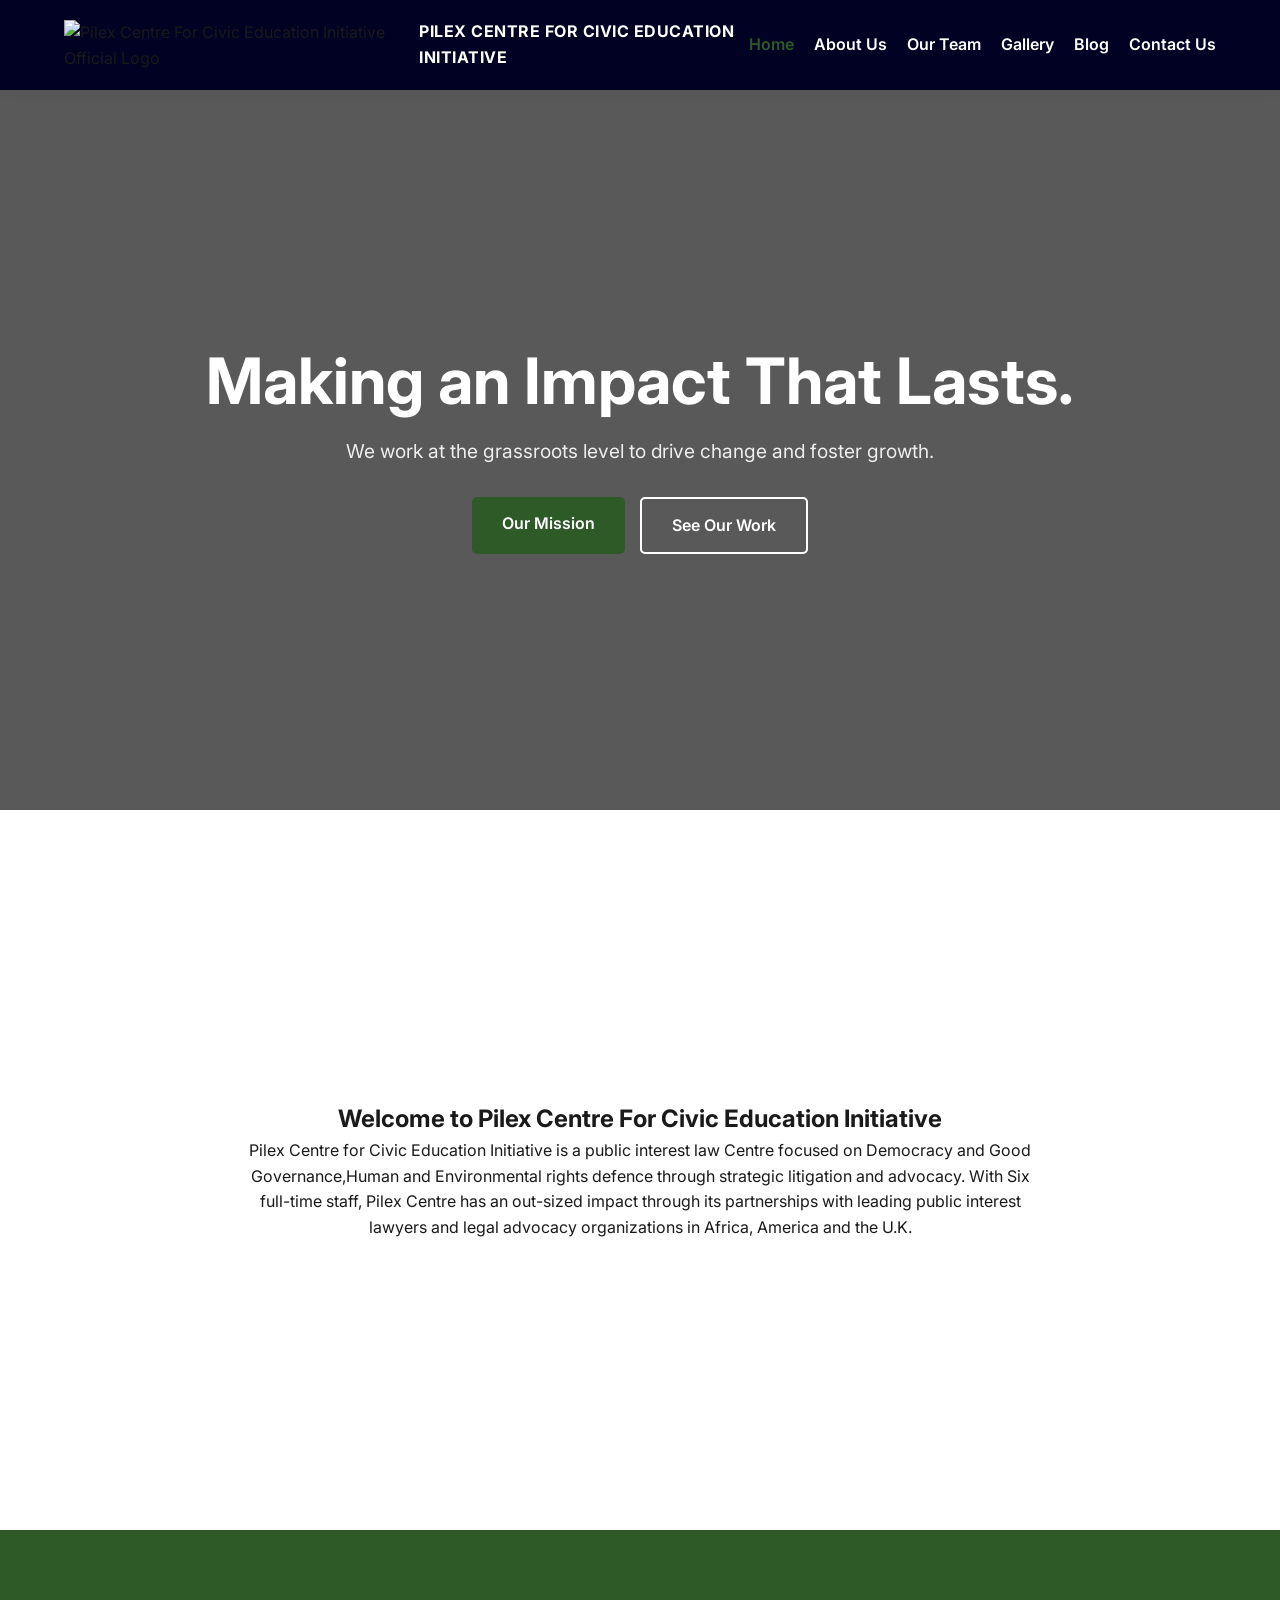
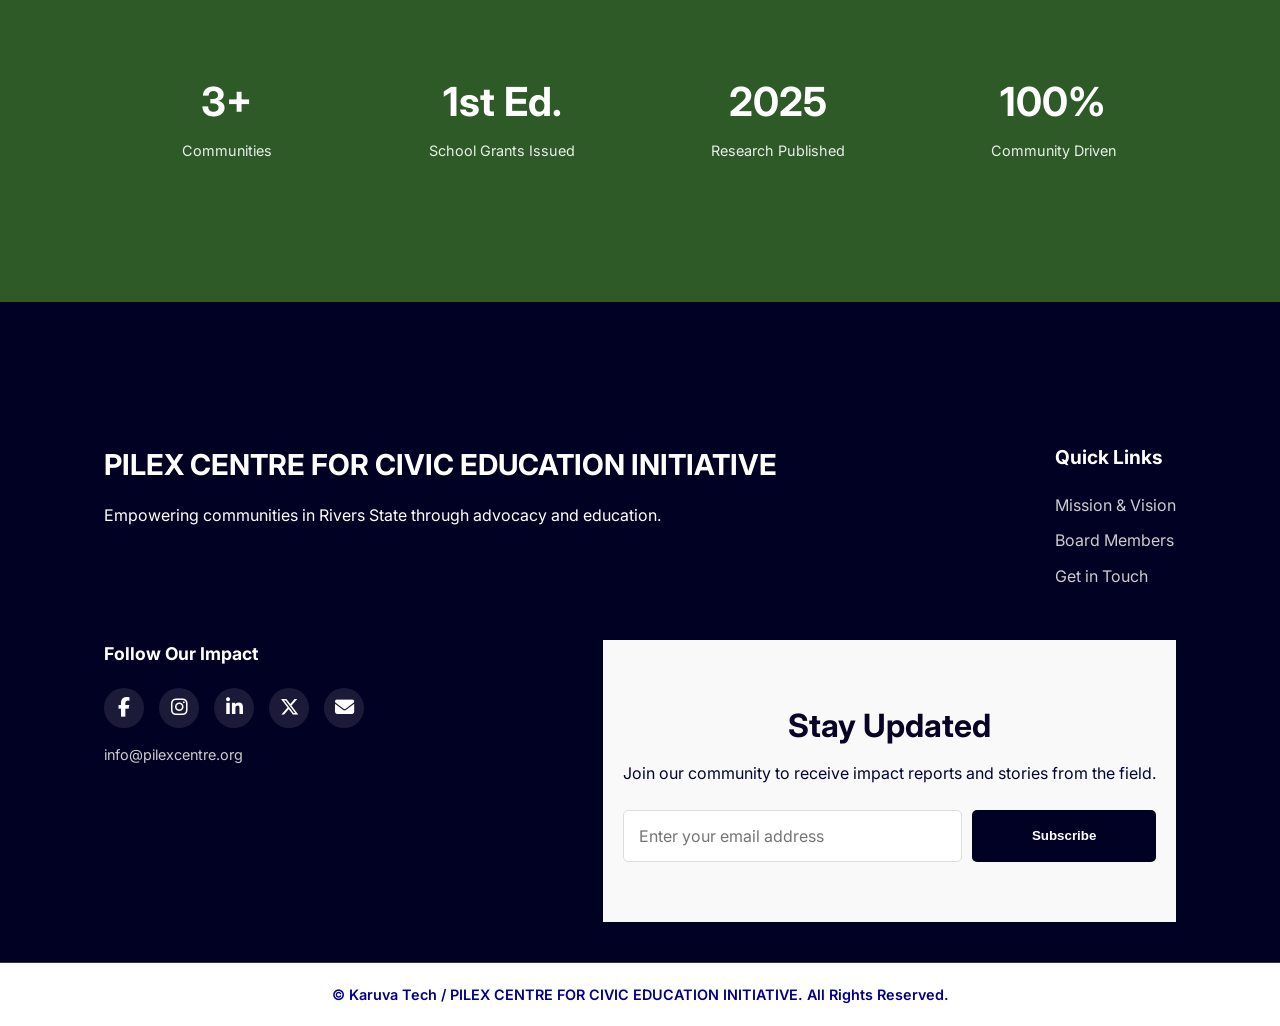
==== index.html @ 9085e741 "Karuva Tech NGO launch" ====
<!DOCTYPE html>
<html lang="en">
<head>
    <meta charset="UTF-8">
    <meta name="viewport" content="width=device-width, initial-scale=1.0">
    
    <title>Pilex Centre For Civic Education Initiative</title>
    <meta name="description" content="Official website of Pilex Centre For Civic Education Initiative. We are dedicated to sustainable community development, education, and health outreach. Learn about our mission and impact.">
    <link rel="icon" type="image/x-icon" href="assets/favicon.ico">

    <link rel="stylesheet" href="css/style.css">
    
    <link href="https://fonts.googleapis.com/css2?family=Inter:wght@400;600;700&display=swap" rel="stylesheet">
    <link rel="stylesheet" href="https://cdnjs.cloudflare.com/ajax/libs/font-awesome/6.5.1/css/all.min.css">
</head>
<body>

    <nav class="navbar">
        <div class="nav-brand">
            <img src="https://res.cloudinary.com/doq4g8g2x/image/upload/f_auto,q_auto/v1777044541/Gallery/ngo-name-logo.png.jpg" alt="Pilex Centre For Civic Education Initiative Official Logo" class="logo-img">
            <span class="brand-name">Pilex Centre For Civic Education Initiative</span>
        </div>

        <ul class="nav-links" id="nav-links">
            <li><a href="index.html" class="active">Home</a></li>
            <li><a href="about.html">About Us</a></li>
            <li><a href="board.html">Our Team</a></li>
            <li><a href="gallery.html">Gallery</a></li>
            <li><a href="blog.html">Blog</a></li>
            <li><a href="contact.html">Contact Us</a></li>
        </ul>

        <div class="burger" id="burger">
            <div class="line1"></div>
            <div class="line2"></div>
            <div class="line3"></div>
        </div>
    </nav>

    <header class="hero">
        <div class="hero-content">
            <h1>Making an Impact That Lasts.</h1>
            <p>We work at the grassroots level to drive change and foster growth.</p>
            <div class="hero-btns">
                <a href="about.html" class="btn btn-primary">Our Mission</a>
                <a href="gallery.html" class="btn btn-outline">See Our Work</a>
            </div>
        </div>
    </header>

    
    <section class="home-intro container">
        <div class="intro-text">
            <h2>Welcome to Pilex Centre For Civic Education Initiative</h2>
            <p>Pilex Centre for Civic Education Initiative is a public interest law Centre focused on Democracy and Good Governance,Human and Environmental rights defence through strategic litigation and advocacy. With Six full-time staff, Pilex Centre has an out-sized impact through its partnerships with leading public interest lawyers and legal advocacy organizations in Africa, America and the U.K.</p>
        </div>
    </section>
    <section class="stats-section">
    <div class="container stats-grid">
        <div class="stat-item">
            <h3>3+</h3>
            <p>Communities</p>
        </div>
        <div class="stat-item">
            <h3>1st Ed.</h3>
            <p>School Grants Issued</p>
        </div>
        <div class="stat-item">
            <h3>2025</h3>
            <p>Research Published</p>
        </div>
        <div class="stat-item">
            <h3>100%</h3>
            <p>Community Driven</p>
        </div>
    </div>
</section>


    <footer class="main-footer">
    <div class="container footer-content">
        <div class="footer-brand">
            <h3>PILEX CENTRE FOR CIVIC EDUCATION INITIATIVE</h3>
            <p>Empowering communities in Rivers State through advocacy and education.</p>
        </div>
        <div class="footer-links">
                <h4>Quick Links</h4>
                <ul>
                    <li><a href="about.html">Mission & Vision</a></li>
                    <li><a href="board.html">Board Members</a></li>
                    <li><a href="contact.html">Get in Touch</a></li>
                </ul>
            </div>

        <div class="footer-socials">
            <h4>Follow Our Impact</h4>
            <div class="social-icons">
                <a href="https://www.facebook.com/share/18tHVUzUPd/" target="_blank" rel="noopener noreferrer" aria-label="Facebook">
                    <i class="fab fa-facebook-f"></i>
                </a>
                <a href="https://www.instagram.com/pilexcentre?igsh=MWxkZ2VlbGd5YjZtMw==" target="_blank" rel="noopener noreferrer" aria-label="Instagram">
                    <i class="fab fa-instagram"></i>
                </a>
                <a href="https://www.linkedin.com/company/pilex-centre-for-civic-education-initiative/" target="_blank" rel="noopener noreferrer" aria-label="LinkedIn">
                    <i class="fab fa-linkedin-in"></i>
                </a>
                <a href="https://x.com/PilexCentre?t=1IuUBtQcbzTghRcphj2AMw&s=09" target="_blank" rel="noopener noreferrer" aria-label="Twitter/X">
                    <i class="fab fa-x-twitter"></i>
                </a>
                <a href="mailto:pilexcentre2@gmail.com" aria-label="Email">
            <i class="fas fa-envelope"></i>
        </a>
            </div>
            <p class="footer-email">
        <a href="mailto:pilexcentre2@gmail.com">info@pilexcentre.org</a>
    </p>

        </div>
        <section class="newsletter-section">
    <div class="newsletter-container">
        <h2>Stay Updated</h2>
        <p>Join our community to receive impact reports and stories from the field.</p>
        
        <form action="https://formspree.io/f/xvzdelka" method="POST" class="newsletter-form">
            <input type="email" name="email" placeholder="Enter your email address" required>
            <button type="submit" class="btn btn-primary">Subscribe</button>
        </form>
    </div>
</section>
    </div>
    <button id="backToTop" title="Go to top">
    <i class="fas fa-arrow-up"></i>
</button>
    <div class="footer-bottom">
        <p>&copy; Karuva Tech / PILEX CENTRE FOR CIVIC EDUCATION INITIATIVE. All Rights Reserved.</p>
    </div>
</footer>


  <script src="js/main.js"></script>

</body>
</html>
---- css/style.css ----
/* --- 1. GLOBAL STYLES --- */
:root {
    --primary: #2d5a27;      /* NGO Deep Green */
    --primary-light: #4a8c3f;
    --dark: #1a1a1a;
    --light: #f9f9f9;
    --white: #ffffff;
    --darkblue: #010123;
    --transition: all 0.3s ease;
}

* {
    margin: 0;
    padding: 0;
    box-sizing: border-box;
}

body {
    font-family: 'Inter', sans-serif;
    line-height: 1.6;
    color: var(--dark);
    overflow-x: hidden;
}

.container {
    max-width: 1200px;
    margin: 0 auto;
    padding: 0 5%;
}

/* --- 2. NAVBAR (Logo & Name) --- */
.navbar {
    display: flex;
    justify-content: space-between;
    align-items: center;
    padding: 0 5%;
    min-height: 90px;
    background: var(--darkblue);
    box-shadow: 0 2px 15px rgba(0,0,0,0.05);
    position: sticky;
    top: 0;
    z-index: 1000;
}

.nav-brand {
    display: flex;
    align-items: center;
    gap: 15px;
}

.logo-img {
    height: 50px;
    width: auto;
}

.brand-name {
    font-size: 1rem;
    font-weight: 700;
    color: var(--white);
    text-transform: uppercase;
    letter-spacing: 0.5px;
}

.nav-links {
    display: flex;
    list-style: none;
    gap: 20px;          
    align-items: center; 
    flex-wrap: nowrap;  
    
}

.nav-links li {
    white-space: nowrap;
}

.nav-links li a {
    text-decoration: none;
    color: var(--white);
    font-weight: 600;
    font-size: 1rem;  
    transition: var(--transition);
}

.nav-links li a:hover, .nav-links li a.active {
    color: var(--primary);
}

/* --- 3. HERO SECTION --- */
.hero {
    height: 80vh;
    /* This background uses your Cloudinary link from the HTML hero section */
    background: linear-gradient(rgba(0, 0, 0, 0.65), rgba(0, 0, 0, 0.65)), 
                url('https://res.cloudinary.com/doq4g8g2x/image/upload/f_auto,q_auto/v1777044515/Gallery/pilex-centre.jpg');
    background-size: cover;
    background-position: center;
    display: flex;
    justify-content: center;
    align-items: center;
    text-align: center;
    color: var(--white);
    padding: 0 20px;
}

.hero-content h1 {
    font-size: clamp(2.5rem, 5vw, 4rem); /* Responsive font size */
    margin-bottom: 20px;
    line-height: 1.1;
}

.hero-content p {
    font-size: 1.2rem;
    max-width: 700px;
    margin: 0 auto 30px;
    opacity: 0.9;
}

.hero-btns {
    display: flex;
    gap: 15px;
    justify-content: center;
    
}

.btn {
    padding: 14px 30px;
    text-decoration: none;
    font-weight: 600;
    border-radius: 5px;
    transition: var(--transition);
}

.btn-primary {
    background: var(--primary);
    color: var(--white);
}

.btn-primary:hover {
    background: var(--primary-light);
    transform: translateY(-2px);
}

.btn-outline {
    border: 2px solid var(--white);
    color: var(--white);
}

.btn-outline:hover {
    background: var(--white);
    color: var(--dark);
}

/* --- HERO / INTRO SECTION --- */
.home-intro {
    /* Ensure the section can grow with the text */
    min-height: 80vh; 
    height: auto; 
    
    /* Standard padding to give the text breathing room */
    padding: 100px 20px; 
    
    /* Center the content vertically and horizontally */
    display: flex;
    align-items: center;
    justify-content: center;
    text-align: center;
    
    /* Ensure it pushes the next section down */
    position: relative; 
    overflow: visible; 
}

.intro-text {
    max-width: 800px;
    width: 100%;
}

@media screen and (max-width: 768px) {
    /* 1. Make the parent container flexible */
    .home-intro {
        height: auto;           /* Removes any fixed height like 100vh */
        min-height: 100vh;      /* Ensures it still fills the screen if content is short */
        padding: 120px 20px 60px; /* Adds space at the top for navbar and bottom for breathing room */
        display: flex;
        flex-direction: column;
        justify-content: center;
        align-items: center;
    }

    /* 2. Fix the content width */
    .hero-content {
        width: 100%;
        text-align: center;     /* Centers the text for a better mobile look */
        padding: 0;
        margin: 0;
    }

    /* 3. Scale down the heading so it doesn't push everything down */
    .hero-content h1 {
        font-size: 2rem;        /* Smaller font for mobile */
        line-height: 1.2;
        margin-bottom: 20px;
    }

    /* 4. Fix the buttons */
    .hero-btns {
        display: flex;
        flex-direction: column; /* Stacks 'Our Mission' and 'See Our Work' */
        gap: 15px;
        width: 100%;
        align-items: center;
        margin-top: 30px;
    }

    .hero-btns .btn {
        width: 100%;            /* Buttons become full-width for easy tapping */
        max-width: 280px;       /* Keeps buttons from looking too wide */
        padding: 5px;
    }
}

/* --- 4. SECTIONS & GRIDS --- */
.container {
    padding-top: 80px;
    padding-bottom: 80px;
}

.section-title {
    text-align: center;
    margin-bottom: 50px;
    font-size: 2.2rem;
    position: relative;
}

.section-title::after {
    content: '';
    display: block;
    width: 60px;
    height: 4px;
    background: var(--primary);
    margin: 15px auto 0;
}

.grid {
    display: grid;
    grid-template-columns: repeat(auto-fit, minmax(300px, 1fr));
    gap: 30px;
}

.card {
    background: var(--light);
    border-radius: 12px;
    overflow: hidden;
    box-shadow: 0 5px 15px rgba(0,0,0,0.05);
    transition: var(--transition);
}

.card:hover {
    transform: translateY(-10px);
}

.card img {
    width: 100%;
    height: 250px;
    object-fit: cover;
}

.card-info {
    padding: 25px;
}

.read-more {
    display: inline-block;
    margin-top: 15px;
    color: var(--primary);
    text-decoration: none;
    font-weight: 700;
}


/* Special Grid for 2 Directors */
.directors-grid {
    display: grid;
    grid-template-columns: repeat(auto-fit, minmax(300px, 450px)); /* Limits size */
    justify-content: center; /* Centers the two cards */
    gap: 40px;
}
.card-info .bio{
    margin-top: 15px;
    font-size: 0.9rem;
    color: var(--white);
    line-height: 1.6;
}
.card-info h3 {
    font-size: 1.4rem;
    margin-bottom: 10px;
    color: var(--white);
}
.card-info {
     background: var(--darkblue);
}
.staff-item {
    background: var(--darkblue);
    padding: 30px 20px;
    border-radius: 12px;
    text-align: center;
    box-shadow: 0 4px 15px rgba(0,0,0,0.05);
    transition: var(--transition);
}

.staff-item:hover {
    transform: translateY(-5px);
}

.staff-photo {
    width: 100px;
    height: 100px;
    margin: 0 auto 15px; /* Centers the circle and adds space below */
    overflow: hidden;
    border-radius: 50%; /* Makes it a circle */
    border: 3px solid var(--primary); /* A nice ring around the photo */
}

.staff-photo img {
    width: 100%;
    height: 100%;
    object-fit: cover; /* Ensures the face isn't stretched */
}

.staff-item h4 {
    margin-bottom: 5px;
    font-size: 1.1rem;
    color: var(--white);
}

.staff-item p {
    color: var(--white);
    font-weight: 600;
    font-size: 0.85rem;
    text-transform: uppercase;
}
.staff-item .bio{
    margin-top: 15px;
    font-size: 0.9rem;
    color: var(--white);
    line-height: 1.6;
}
/* --- 5. FOOTER --- */
.main-footer {
    background: rgb(1, 1, 35);
    color: var(--white);
    padding-top: 60px;
}

.footer-content {
    display: flex;
    flex-wrap: wrap;
    justify-content: space-between;
    gap: 40px;
    padding-bottom: 40px;
}

.footer-brand h3 {
    font-size: 1.8rem;
    margin-bottom: 15px;
    color: var(--white);
}

.footer-links h4 {
    margin-bottom: 20px;
    font-size: 1.2rem;
}

.footer-links ul {
    list-style: none;
}

.footer-links ul li {
    margin-bottom: 10px;
}

.footer-links ul li a {
    color: #ccc;
    text-decoration: none;
    transition: var(--transition);
}

.footer-links ul li a:hover {
    color: var(--white);
    padding-left: 5px;
}

.footer-bottom {
    background: white;
    text-align: center;
    padding: 20px 0;
    font-size: 0.9rem;
    font-weight: 600;
    color: darkblue;
    border-top: 1px solid #333;
}

/* --- 6. MOBILE MENU --- */
.burger {
    display: none;
    cursor: pointer;
}

.burger div {
    width: 25px;
    height: 3px;
    background-color: var(--dark);
    margin: 5px;
    transition: var(--transition);
}

@media screen and (max-width: 768px) {
    .nav-links {
        display: none; /* We'll handle the toggle with JS later */
    }
    .burger {
        display: block;
    }
    .hero-btns {
        flex-direction: column;
    }
}



/* --- GALLERY SECTION REFINEMENT --- */
.gallery-section {
    padding: 60px 0;
}

.gallery-grid {
    display: flex;
    flex-direction: column;
    gap: 60px; /* Space between the project cards */
}

.gallery-card {
    display: flex;
    background: var(--white);
    border-radius: 12px;
    overflow: hidden;
    box-shadow: 0 10px 25px rgba(0,0,0,0.06);
    border: 1px solid #eee;
    /* This ensures the card doesn't get infinitely tall */
    max-height: 500px; 
}

/* Image Side */
.gallery-img {
    flex: 1.2; /* Takes up a bit more than half the card */
    overflow: hidden;
}

.gallery-img img {
    width: 100%;
    height: 100%;
    object-fit: cover; /* This is key: it crops the photo to fit the space without stretching */
    display: block;
}

/* Content Side */
.gallery-content {
    flex: 0.8; /* Takes up slightly less than half */
    padding: 40px;
    display: flex;
    flex-direction: column;
    justify-content: center;
    background: var(--white);
}

.gallery-content .category {
    font-size: 0.75rem;
    color: var(--primary);
    font-weight: 700;
    text-transform: uppercase;
    margin-bottom: 10px;
    letter-spacing: 1.5px;
}

.gallery-content h3 {
    font-size: 1.6rem;
    margin-bottom: 12px;
    line-height: 1.3;
    color: var(--dark);
}

.gallery-content .date {
    font-size: 0.85rem;
    color: #999;
    margin-bottom: 20px;
}

.gallery-content .description {
    font-size: 1rem;
    color: #555;
    line-height: 1.7;
    /* Limits text so it doesn't push the card too long */
    display: -webkit-box;
    -webkit-line-clamp: 5;
    line-clamp: 5;
    -webkit-box-orient: vertical;
    overflow: hidden;
}

/* --- RESPONSIVE FIXES --- */

/* Alternating images: Left-Right-Left (Desktop only) */
@media screen and (min-width: 901px) {
    .gallery-card:nth-child(even) {
        flex-direction: row-reverse;
    }
}

/* Mobile View: Stack them vertically */
@media screen and (max-width: 900px) {
    .gallery-card {
        flex-direction: column;
        max-height: none; /* Let the card grow as needed on mobile */
    }

    .gallery-img {
        height: 250px; /* Fixed height for photos on mobile */
        width: 100%;
    }
    
    .gallery-content {
        padding: 30px 20px;
    }
}

/* Blog Page Layout */
.blog-section {
    padding: 80px 0;
}

.blog-grid {
    display: grid;
    grid-template-columns: repeat(auto-fit, minmax(300px, 1fr));
    gap: 30px;
}

.blog-card {
    background: var(--white);
    border-radius: 10px;
    overflow: hidden;
    box-shadow: 0 4px 15px rgba(0,0,0,0.05);
    display: flex;
    flex-direction: column;
    height: 100%;
}

.blog-image {
    height: 200px;
    width: 100%;
}

.blog-image img {
    width: 100%;
    height: 100%;
    object-fit: cover;
}

.blog-info {
    padding: 25px;
    display: flex;
    flex-direction: column;
    flex-grow: 1;
}

.blog-tag {
    background: var(--light);
    color: var(--primary);
    padding: 4px 12px;
    border-radius: 20px;
    font-size: 0.75rem;
    font-weight: 700;
    width: fit-content;
    margin-bottom: 15px;
}

.blog-info h3 {
    font-size: 1.3rem;
    margin-bottom: 10px;
    line-height: 1.4;
}

.blog-meta {
    font-size: 0.8rem;
    color: #999;
    margin-bottom: 15px;
}

.blog-excerpt {
    font-size: 0.95rem;
    color: #666;
    margin-bottom: 20px;
}

.blog-info .read-more {
    margin-top: auto; /* Pushes the button to the bottom of the card */
    font-size: 0.9rem;
    color: var(--primary);
    text-decoration: none;
    font-weight: 700;
}

/* Single Post Styling */
.single-post {
    max-width: 800px; /* Narrower for better readability */
    margin: 40px auto;
    padding: 0 20px;
}

.back-link {
    display: inline-block;
    margin-bottom: 20px;
    color: var(--primary);
    text-decoration: none;
    font-weight: 600;
}

.post-header h1 {
    font-size: 2.5rem;
    line-height: 1.2;
    margin-bottom: 15px;
    color: var(--dark);
}

.post-meta {
    color: #888;
    font-size: 0.9rem;
    margin-bottom: 30px;
}

.post-featured-image {
    width: 100%;
    margin-bottom: 40px;
}

.post-featured-image img {
    width: 100%;
    border-radius: 10px;
    display: block;
}

.post-body p {
    font-size: 1.1rem;
    line-height: 1.8;
    margin-bottom: 25px;
    color: #444;
}

.post-body h2 {
    margin: 40px 0 20px;
    color: var(--dark);
}

/* Blockquote for community voices */
blockquote {
    border-left: 5px solid var(--primary);
    padding: 20px 30px;
    background: var(--light);
    margin: 40px 0;
    font-style: italic;
    font-size: 1.2rem;
}

blockquote span {
    display: block;
    margin-top: 10px;
    font-style: normal;
    font-weight: 700;
    font-size: 0.9rem;
}

/* --- FOOTER SOCIALS --- */
.footer-socials h4 {
    margin-bottom: 20px;
    font-size: 1.1rem;
    color: var(--white);
}

.social-icons {
    display: flex;
    gap: 15px; /* Space between icons */
}

.social-icons a {
    display: flex;
    align-items: center;
    justify-content: center;
    width: 40px;
    height: 40px;
    background: rgba(255, 255, 255, 0.1); /* Subtle circle background */
    color: var(--white);
    border-radius: 50%;
    text-decoration: none;
    transition: var(--transition);
    font-size: 1.2rem;
}

/* Hover Effects with Brand Colors */
.social-icons a:hover {
    transform: translateY(-5px);
    color: var(--white);
}

.social-icons a[aria-label="Facebook"]:hover { background: #1877F2; }
.social-icons a[aria-label="Instagram"]:hover { background: #E4405F; }
.social-icons a[aria-label="LinkedIn"]:hover { background: #0077B5; }
.social-icons a[aria-label="Twitter"]:hover { background: #000000; }

.footer-email {
    margin-top: 15px;
    font-size: 0.9rem;
}

.footer-email a {
    color: #ccc;
    text-decoration: none;
    transition: var(--transition);
}

.footer-email a:hover {
    color: var(--white);
    text-decoration: underline;
}

/* Hover color for the email icon circle */
.social-icons a[aria-label="Email"]:hover {
    background: var(--primary); /* Uses your NGO green on hover */
}

/* --- FOOTER NEWSLETTER --- */
.footer-newsletter {
    flex: 1;
    min-width: 250px;
}

.footer-newsletter h4 {
    margin-bottom: 15px;
    color: var(--white);
}

.footer-newsletter p {
    font-size: 0.9rem;
    color: #ccc;
    margin-bottom: 20px;
    line-height: 1.4;
}

.newsletter-form {
    display: flex;
    gap: 0; /* Joins the input and button */
}

.newsletter-form input {
    flex: 1;
    padding: 12px 15px;
    border: none;
    border-radius: 5px 0 0 5px; /* Rounded only on the left */
    outline: none;
    font-family: 'Inter', sans-serif;
}

.newsletter-btn {
    background: var(--primary);
    color: var(--white);
    padding: 0 20px;
    border: none;
    border-radius: 0 5px 5px 0; /* Rounded only on the right */
    cursor: pointer;
    transition: var(--transition);
}

.newsletter-btn:hover {
    background: var(--primary-light);
}

/* Responsive adjustment for small screens */
@media screen and (max-width: 600px) {
    .footer-content {
        flex-direction: column;
        gap: 40px;
    }
}

/* --- RESEARCH SECTION --- */
.research-section {
    background: #f4f7f6; /* A slightly different light gray to separate it from the blog */
    padding: 80px 0;
}

.research-header {
    text-align: center;
    margin-bottom: 50px;
}

.report-highlight-card {
    background: var(--white);
    display: flex;
    align-items: center;
    padding: 40px;
    border-radius: 15px;
    box-shadow: 0 15px 35px rgba(0,0,0,0.05);
    border-left: 6px solid var(--primary); /* Identifies it as a primary resource */
    gap: 40px;
}

.report-icon {
    font-size: 5rem;
    color: #e74c3c; /* Classic PDF Red */
}

.report-tag {
    display: inline-block;
    background: rgba(45, 90, 39, 0.1);
    color: var(--primary);
    padding: 5px 12px;
    font-size: 0.75rem;
    font-weight: 700;
    border-radius: 4px;
    margin-bottom: 10px;
}

.report-details h3 {
    font-size: 1.8rem;
    margin-bottom: 15px;
    color: var(--dark);
}

.report-details p {
    color: #666;
    margin-bottom: 25px;
    line-height: 1.6;
}

/* Action Buttons */
.report-actions {
    display: flex;
    gap: 15px;
    flex-wrap: wrap;
}

.btn-download {
    background: var(--primary);
    color: var(--white);
    padding: 12px 25px;
    border-radius: 5px;
    text-decoration: none;
    font-weight: 700;
    transition: var(--transition);
}

.btn-download:hover {
    background: var(--primary-light);
    transform: translateY(-2px);
}

.btn-view {
    border: 2px solid #ccc;
    color: #555;
    padding: 10px 25px;
    border-radius: 5px;
    text-decoration: none;
    font-weight: 600;
    transition: var(--transition);
}

.btn-view:hover {
    background: #eee;
}

/* Responsive for Research Card */
@media screen and (max-width: 768px) {
    .report-highlight-card {
        flex-direction: column;
        text-align: center;
        padding: 30px;
    }
    .report-actions {
        justify-content: center;
    }
}
@media screen and (max-width: 768px) {
    /* ... (your existing mobile styles) ... */

    .report-details p {
        margin-bottom: 30px; /* Increased space below the description */
    }
    .report-details {
        display: flex;
        flex-direction: column; /* Stack buttons so they fit on small screens */
        gap: 15px;
        align-items: center;
    }

    .report-actions {
        display: flex;
        flex-direction: column; 
        gap: 15px;             
        margin-top: 20px;       
        width: 100%;
    }

    .btn-download, .btn-view {
        display: inline-block !important; /* Force it to show */
        width: 80%; /* Make it easy to tap with a thumb */
        padding: 15px;
        text-align: center;
        /* display: block;
        width: 100%;           
        padding: 15px;          */
    }
}

/* --- CONTACT PAGE STYLES --- */
.contact-section {
    padding: 80px 0;
}

.contact-wrapper {
    display: flex;
    background: var(--white);
    border-radius: 15px;
    overflow: hidden;
    box-shadow: 0 20px 40px rgba(0,0,0,0.1);
}

.contact-info {
    flex: 1;
    background: var(--primary); /* Using your brand green */
    color: var(--white);
    padding: 60px;
    display: flex;
    flex-direction: column;
    justify-content: space-between;
}

.contact-info h2 {
    font-size: 2rem;
    margin-bottom: 20px;
}

.info-links {
    margin: 40px 0;
}

.info-item {
    display: flex;
    align-items: center;
    gap: 20px;
    margin-bottom: 25px;
}

.info-item i {
    font-size: 1.2rem;
}

.contact-form-container {
    flex: 1.5;
    padding: 60px;
}

.form-group {
    margin-bottom: 20px;
}

.form-group label {
    display: block;
    font-weight: 700;
    margin-bottom: 8px;
    font-size: 0.9rem;
}

.form-group input, 
.form-group select, 
.form-group textarea {
    width: 100%;
    padding: 12px;
    border: 1px solid #ddd;
    border-radius: 5px;
    font-family: inherit;
    outline: none;
}

.btn-submit {
    background: var(--primary);
    color: white;
    padding: 15px 30px;
    border: none;
    border-radius: 5px;
    font-weight: 700;
    cursor: pointer;
    width: 100%;
    transition: var(--transition);
}

.btn-submit:hover {
    background: var(--primary-light);
}

/* --- MOBILE VIEW --- */
@media screen and (max-width: 900px) {
    .contact-wrapper {
        flex-direction: column;
    }
    
    .contact-info, .contact-form-container {
        padding: 40px 20px;
    }
}

/* --- IMPACT STATS --- */
.stats-section {
    background: var(--primary);
    color: var(--white);
    padding: 60px 0;
    text-align: center;
}

.stats-grid {
    display: grid;
    grid-template-columns: repeat(auto-fit, minmax(200px, 1fr));
    gap: 30px;
}

.stat-item h3 {
    font-size: 2.5rem;
    margin-bottom: 5px;
}

.stat-item p {
    font-size: 0.9rem;
    opacity: 0.9;
}

/* --- HOME BLOG PREVIEW --- */
.home-blog-preview {
    padding: 80px 0;
}

.section-header {
    display: flex;
    justify-content: space-between;
    align-items: center;
    margin-bottom: 40px;
}

.view-all {
    color: var(--primary);
    text-decoration: none;
    font-weight: 700;
}

.home-blog-grid {
    display: grid;
    grid-template-columns: repeat(auto-fit, minmax(350px, 1fr));
    gap: 30px;
}

.mini-blog-card {
    display: flex;
    gap: 20px;
    background: #fdfdfd;
    border: 1px solid #eee;
    border-radius: 10px;
    padding: 15px;
    transition: var(--transition);
}

.mini-blog-card:hover {
    transform: translateY(-5px);
    box-shadow: 0 10px 20px rgba(0,0,0,0.05);
}

.mini-img {
    flex: 0.4;
    height: 120px;
}

.mini-img img {
    width: 100%;
    height: 100%;
    object-fit: cover;
    border-radius: 8px;
}

.mini-content {
    flex: 0.6;
}

.mini-content .tag {
    font-size: 0.7rem;
    color: var(--primary);
    font-weight: 700;
    text-transform: uppercase;
}

.mini-content h3 {
    font-size: 1.1rem;
    margin: 5px 0;
}

.mini-content p {
    font-size: 0.85rem;
    color: #666;
    margin-bottom: 10px;
}

/* Mobile Fix for Mini Cards */
@media screen and (max-width: 500px) {
    .mini-blog-card {
        flex-direction: column;
    }
    .mini-img {
        height: 180px;
        width: 100%;
    }
}


/* This class is added by JavaScript when you click the burger */
.nav-active {
    transform: translateX(0%); /* Pulls it back onto the screen */
}

/* Fix for the burger visibility */
.burger {
    display: none;
    cursor: pointer;
    z-index: 1001; /* Keeps burger above the menu */
}

.burger div {
    width: 25px;
    height: 3px;
    background-color: var(--white); /* Or whatever color your lines are */
    margin: 5px;
    transition: all 0.3s ease;
}
.toggle .line1 {
    transform: rotate(-45deg) translate(-5px, 6px);
}
.toggle .line2 {
    opacity: 0;
}
.toggle .line3 {
    transform: rotate(45deg) translate(-5px, -6px);
}
@media screen and (max-width: 768px) {
    .burger {
        display: block; /* Shows the burger only on small screens */
    }

}
@media screen and (max-width: 768px) {
    .nav-links {
        position: fixed;
        right: 0px;
        top: 8vh;
        height: 92vh;
        width: 60%; /* Or whatever width you want */
        background-color: var(--darkblue);
        display: flex;
        flex-direction: column;
        align-items: center;
        
        /* The "Hidden" State */
        transform: translateX(100%); 
        transition: transform 0.5s ease-in;
        z-index: 1000;
    }

    /* The "Visible" State */
    .nav-links.nav-active {
        transform: translateX(0%);
    }
}

.newsletter-section {
    background-color: #f9f9f9;
    padding: 60px 20px;
    text-align: center;
}

.newsletter-container {
    max-width: 600px;
    margin: 0 auto;
}

.newsletter-container h2 {
    font-size: 2rem;
    margin-bottom: 10px;
    color: #080227;
}
.newsletter-container p {
    font-size: 1rem;
    color: #030436;
    margin-bottom: 20px;
    line-height: 1.5;
}

.newsletter-form {
    display: flex;
    gap: 10px;
    margin-top: 25px;
}

.newsletter-form input {
    flex: 2;
    padding: 15px;
    border: 1px solid #ddd;
    border-radius: 5px;
    font-size: 1rem;
    outline: none;
}

.newsletter-form button {
    flex: 1;
    padding: 15px;
    background-color: var(--darkblue); /* Use your NGO's brand color */
    color: white;
    border: none;
    border-radius: 5px;
    cursor: pointer;
    font-weight: bold;
    transition: 0.3s;
}

/* Mobile View for the Form */
@media screen and (max-width: 600px) {
    .newsletter-form {
        flex-direction: column; /* Stacks input and button on mobile */
    }
    
    .newsletter-container h2 {
        font-size: 1.6rem;
    }
}


#backToTop {
    display: none; /* Hidden by default */
    position: fixed;
    bottom: 30px;
    right: 30px;
    z-index: 99;
    border: none;
    outline: none;
    background-color: var(--darkblue); /* Your NGO brand color */
    color: white;
    cursor: pointer;
    padding: 10px;
    border-radius: 30%;
    font-size: 18px;
    transition: opacity 0.3s, transform 0.3s;
    box-shadow: 0px 4px 10px rgba(0, 0, 0, 0.2);
}

#backToTop:hover {
    transform: scale(1.1); /* Slight grow effect */
    background-color: #333; /* Darker shade on hover */
}
html {
    scroll-behavior: smooth;
}
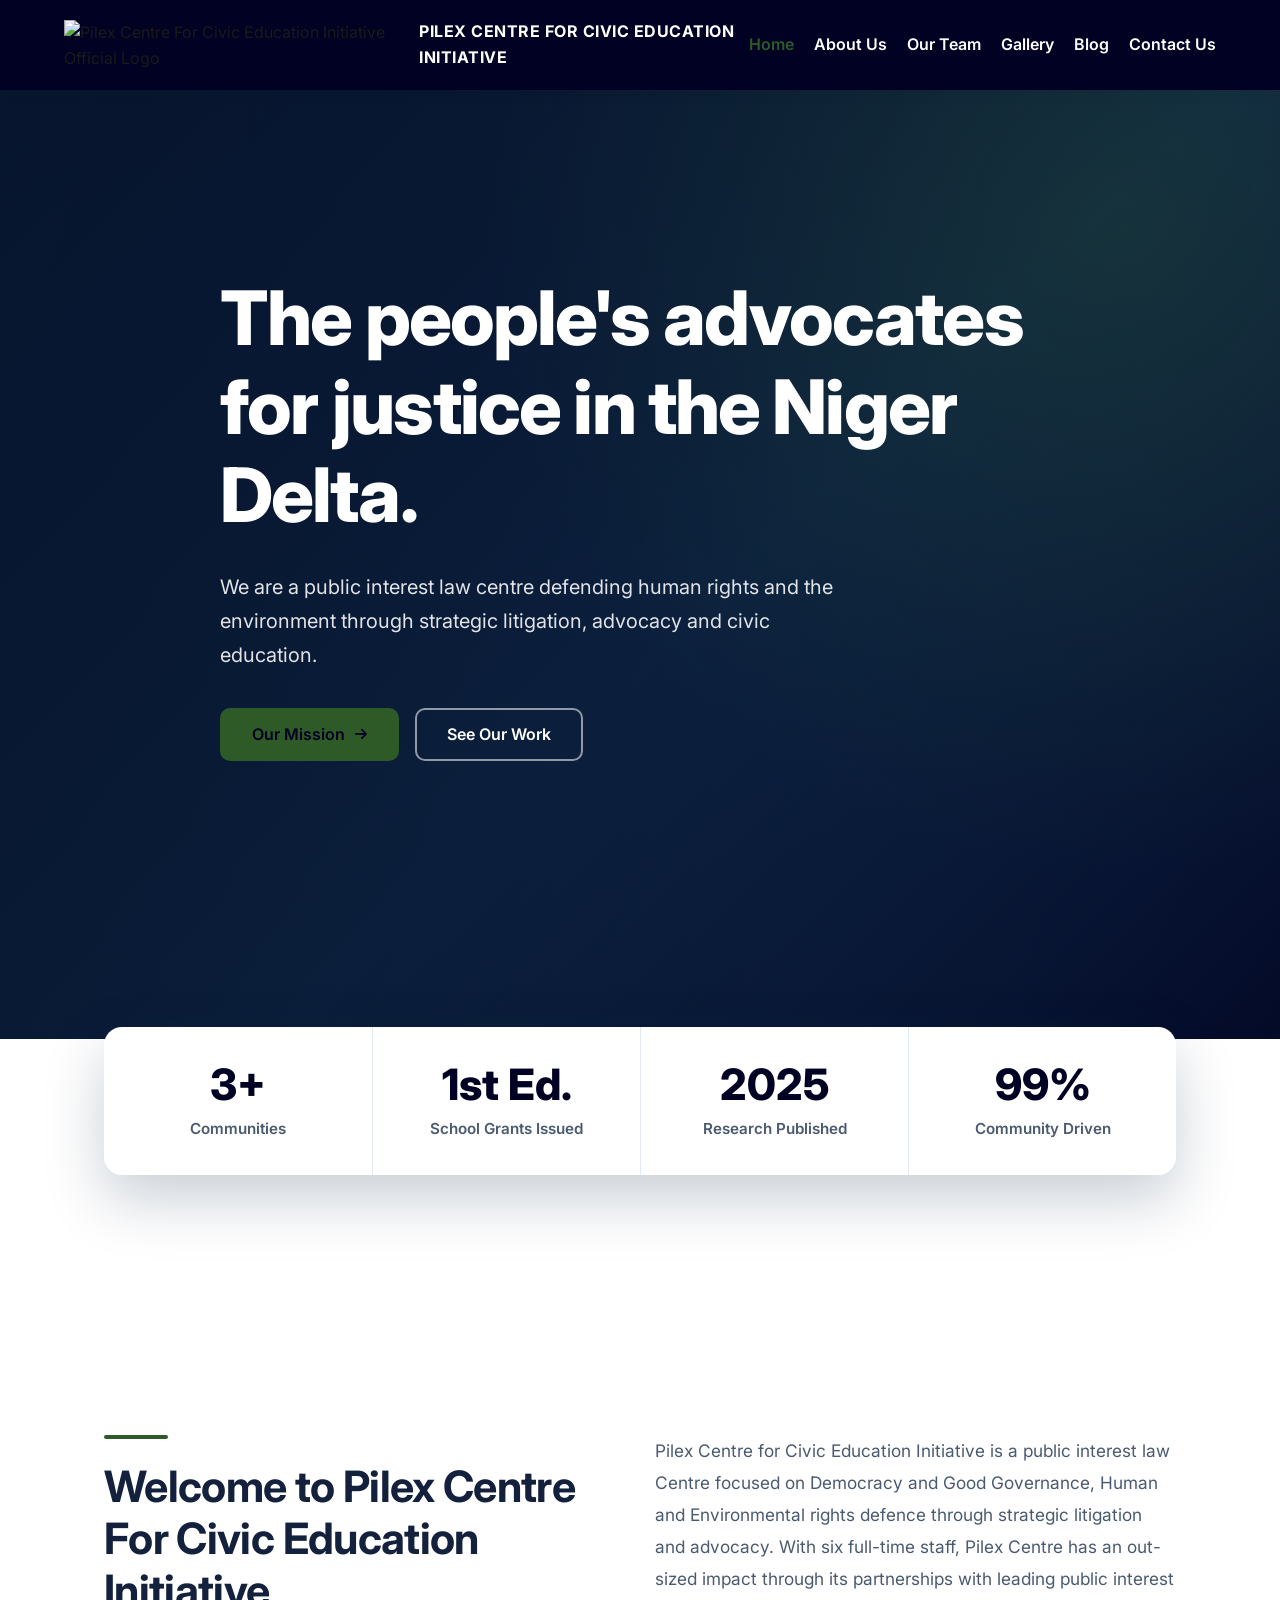
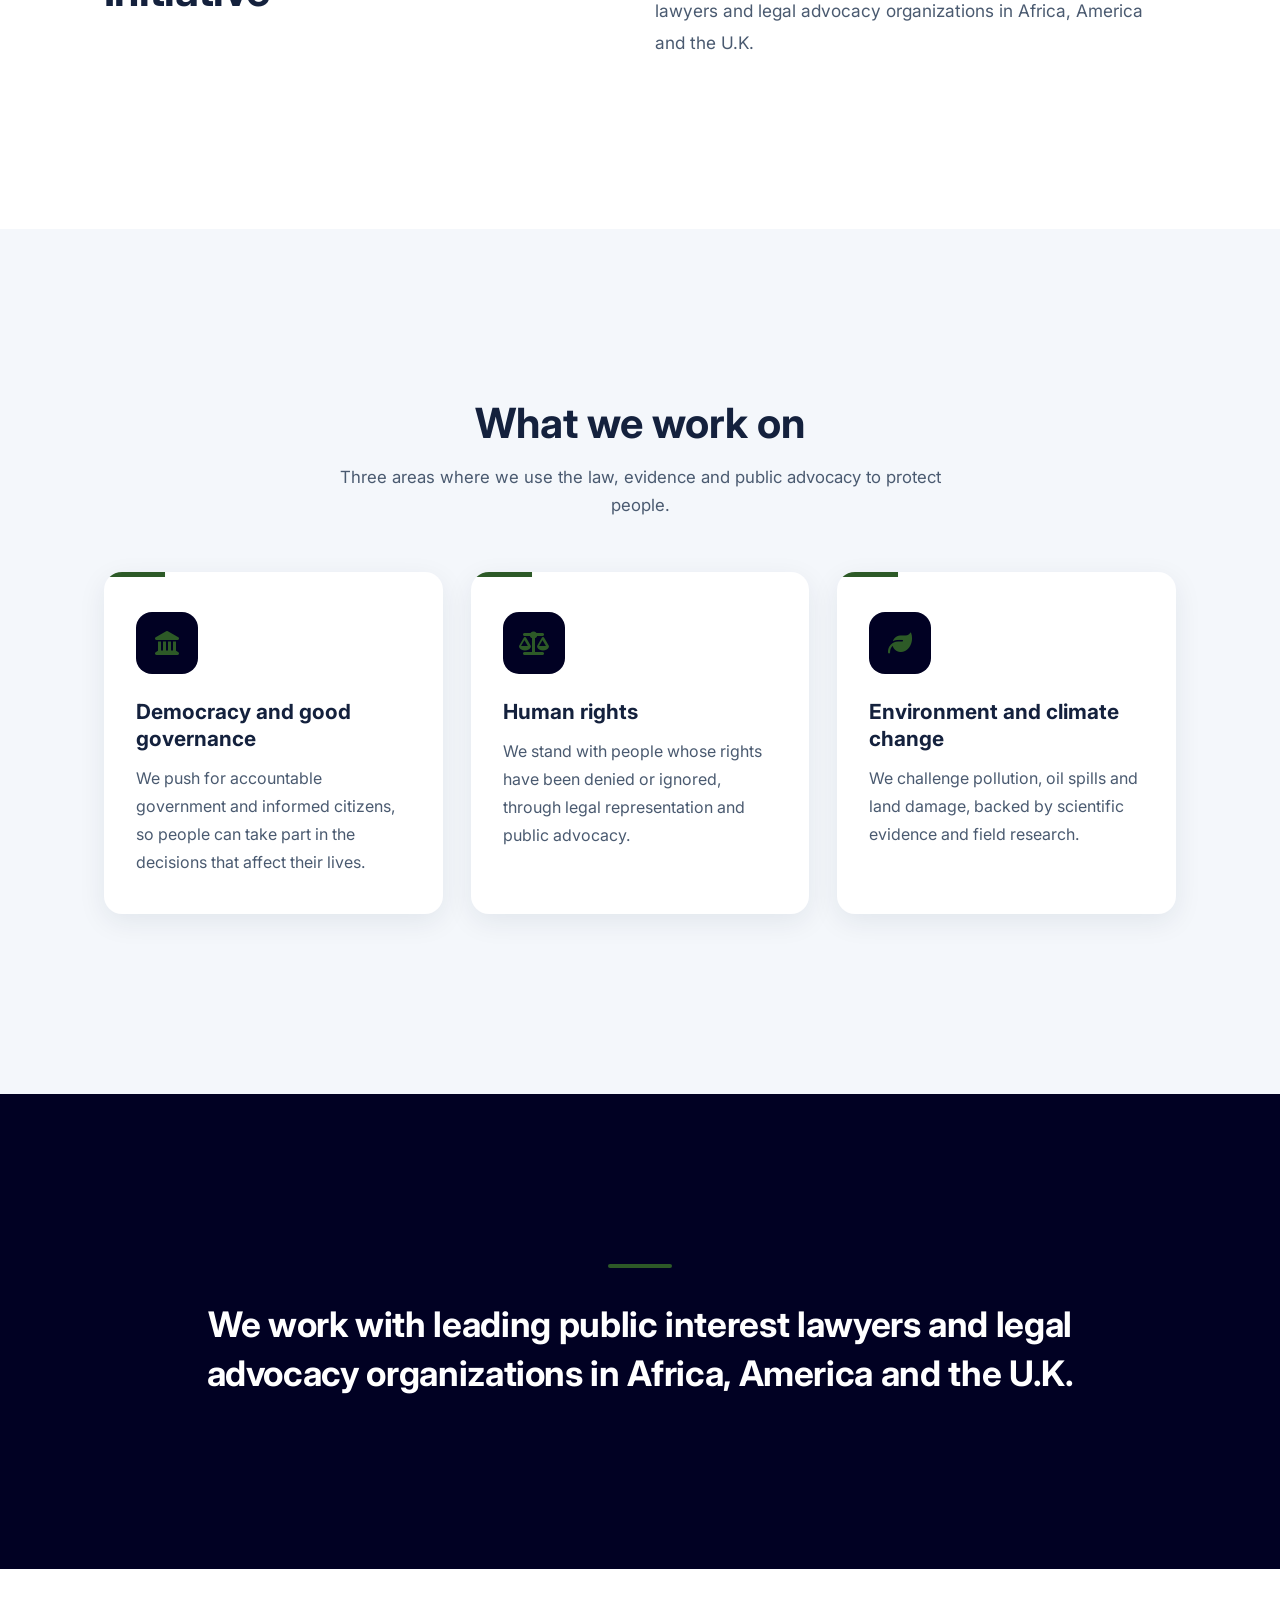
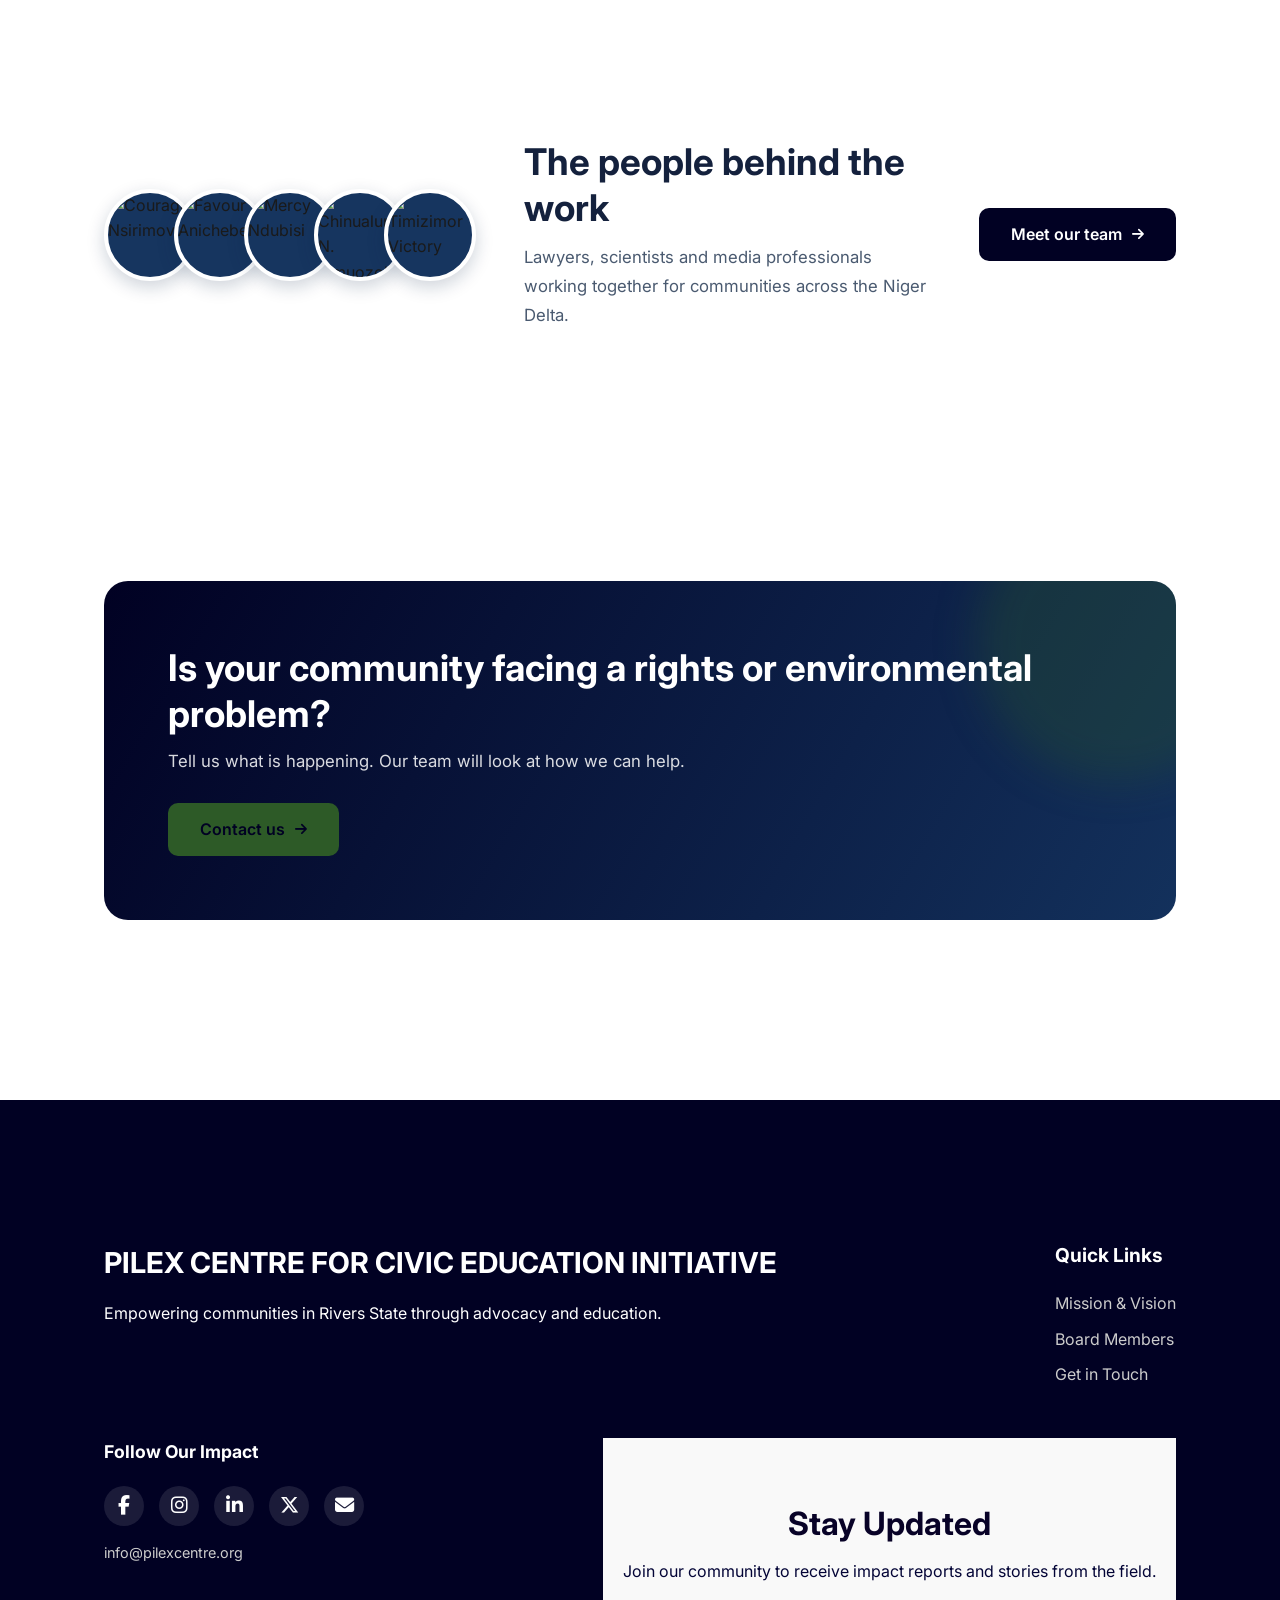
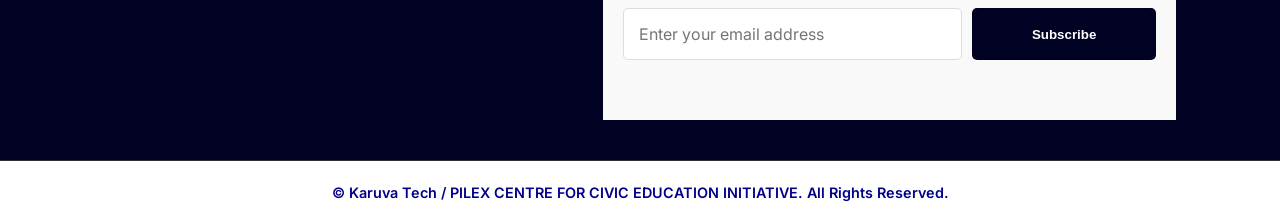
==== commit c90af5af: "everything" ====
--- a/index.html
+++ b/index.html
@@ -3,14 +3,26 @@
 <head>
     <meta charset="UTF-8">
     <meta name="viewport" content="width=device-width, initial-scale=1.0">
-    
-    <title>Pilex Centre For Civic Education Initiative</title>
-    <meta name="description" content="Official website of Pilex Centre For Civic Education Initiative. We are dedicated to sustainable community development, education, and health outreach. Learn about our mission and impact.">
+    <title>Pilex Centre | The People's Advocates</title>
+    <meta name="title" content="Pilex Centre | The People's Advocates">
+    <meta name="description" content="Dedicated to human rights, environmental justice, and civic education in Nigeria. We are the voice for the underserved in the Niger Delta.">
+    <meta property="og:type" content="website">
+    <meta property="og:url" content="https://pilexcentre.org/">
+    <meta property="og:title" content="Pilex Centre | The People's Advocates">
+    <meta property="og:description" content="Defending human rights and promoting environmental justice across Rivers State and Nigeria.">
+    <meta property="og:image" content="https://res.cloudinary.com/doq4g8g2x/image/upload/w_1200,h_630,c_fill/v1777044541/Gallery/ngo-name-logo.png">
+    <meta property="twitter:card" content="summary_large_image">
+    <meta property="twitter:url" content="https://pilexcentre.org/">
+    <meta property="twitter:title" content="Pilex Centre | The People's Advocates">
+    <meta property="twitter:description" content="Defending human rights and promoting environmental justice across Rivers State and Nigeria.">
+
     <link rel="icon" type="image/x-icon" href="assets/favicon.ico">
 
+    <script>document.documentElement.classList.add('js');</script>
     <link rel="stylesheet" href="css/style.css">
-    
-    <link href="https://fonts.googleapis.com/css2?family=Inter:wght@400;600;700&display=swap" rel="stylesheet">
+    <link rel="stylesheet" href="css/home.css">
+
+    <link href="https://fonts.googleapis.com/css2?family=Inter:wght@400;600;700;800&display=swap" rel="stylesheet">
     <link rel="stylesheet" href="https://cdnjs.cloudflare.com/ajax/libs/font-awesome/6.5.1/css/all.min.css">
 </head>
 <body>
@@ -37,53 +49,148 @@
         </div>
     </nav>
 
-    <header class="hero">
-        <div class="hero-content">
-            <h1>Making an Impact That Lasts.</h1>
-            <p>We work at the grassroots level to drive change and foster growth.</p>
-            <div class="hero-btns">
-                <a href="about.html" class="btn btn-primary">Our Mission</a>
-                <a href="gallery.html" class="btn btn-outline">See Our Work</a>
-            </div>
-        </div>
-    </header>
-
-    
-    <section class="home-intro container">
-        <div class="intro-text">
-            <h2>Welcome to Pilex Centre For Civic Education Initiative</h2>
-            <p>Pilex Centre for Civic Education Initiative is a public interest law Centre focused on Democracy and Good Governance,Human and Environmental rights defence through strategic litigation and advocacy. With Six full-time staff, Pilex Centre has an out-sized impact through its partnerships with leading public interest lawyers and legal advocacy organizations in Africa, America and the U.K.</p>
-        </div>
-    </section>
-    <section class="stats-section">
-    <div class="container stats-grid">
-        <div class="stat-item">
-            <h3>3+</h3>
-            <p>Communities</p>
-        </div>
-        <div class="stat-item">
-            <h3>1st Ed.</h3>
-            <p>School Grants Issued</p>
-        </div>
-        <div class="stat-item">
-            <h3>2025</h3>
-            <p>Research Published</p>
-        </div>
-        <div class="stat-item">
-            <h3>100%</h3>
-            <p>Community Driven</p>
-        </div>
-    </div>
-</section>
-
+    <main class="hm">
+
+        <!-- ===================== HERO ===================== -->
+        <header class="hm-hero">
+            <!-- To use a photo, replace the line below with:
+                 <div class="hm-hero__bg" style="--hero-img: url('YOUR_CLOUDINARY_LINK');" role="presentation"></div>
+                 Tip: use a link like .../image/upload/f_auto,q_auto,w_1920/... -->
+            <div class="hm-hero__bg" role="presentation"></div>
+
+            <div class="container">
+                <div class="hm-hero__inner">
+                    <h1 aria-label="The people's advocates for justice in the Niger Delta.">
+                        <span class="w" aria-hidden="true"><span style="--i:0">The</span></span>
+                        <span class="w" aria-hidden="true"><span style="--i:1">people's</span></span>
+                        <span class="w" aria-hidden="true"><span style="--i:2">advocates</span></span>
+                        <span class="w" aria-hidden="true"><span style="--i:3">for</span></span>
+                        <span class="w" aria-hidden="true"><span style="--i:4">justice</span></span>
+                        <span class="w" aria-hidden="true"><span style="--i:5">in</span></span>
+                        <span class="w" aria-hidden="true"><span style="--i:6">the</span></span>
+                        <span class="w" aria-hidden="true"><span style="--i:7">Niger</span></span>
+                        <span class="w" aria-hidden="true"><span style="--i:8">Delta.</span></span>
+                    </h1>
+                    <p class="hm-hero__lede">We are a public interest law centre defending human rights and the environment through strategic litigation, advocacy and civic education.</p>
+                    <div class="hm-hero__actions">
+                        <a href="about.html" class="hm-btn hm-btn--solid">Our Mission <i class="fas fa-arrow-right"></i></a>
+                        <a href="gallery.html" class="hm-btn hm-btn--ghost">See Our Work</a>
+                    </div>
+                </div>
+            </div>
+        </header>
+
+        <!-- ===================== STATS ===================== -->
+        <section class="hm-stats">
+            <div class="container">
+                <div class="hm-stats__grid hm-rv">
+                    <div class="hm-stat">
+                        <strong class="hm-count" data-to="3" data-suffix="+">3+</strong>
+                        <span>Communities</span>
+                    </div>
+                    <div class="hm-stat">
+                        <strong>1st Ed.</strong>
+                        <span>School Grants Issued</span>
+                    </div>
+                    <div class="hm-stat">
+                        <strong>2025</strong>
+                        <span>Research Published</span>
+                    </div>
+                    <div class="hm-stat">
+                        <strong class="hm-count" data-to="100" data-suffix="%">100%</strong>
+                        <span>Community Driven</span>
+                    </div>
+                </div>
+            </div>
+        </section>
+
+        <!-- ===================== INTRO ===================== -->
+        <section class="hm-intro">
+            <div class="container hm-intro__grid">
+                <h2 class="hm-rv">Welcome to Pilex Centre For Civic Education Initiative</h2>
+                <p class="hm-rv" style="--i:1">Pilex Centre for Civic Education Initiative is a public interest law Centre focused on Democracy and Good Governance, Human and Environmental rights defence through strategic litigation and advocacy. With six full-time staff, Pilex Centre has an out-sized impact through its partnerships with leading public interest lawyers and legal advocacy organizations in Africa, America and the U.K.</p>
+            </div>
+        </section>
+
+        <!-- ===================== FOCUS AREAS ===================== -->
+        <section class="hm-focus">
+            <div class="container">
+                <div class="hm-head hm-rv">
+                    <h2>What we work on</h2>
+                    <p>Three areas where we use the law, evidence and public advocacy to protect people.</p>
+                </div>
+
+                <div class="hm-focus__grid">
+                    <article class="hm-card hm-rv" style="--i:0">
+                        <div class="hm-card__icon"><i class="fas fa-landmark" aria-hidden="true"></i></div>
+                        <h3>Democracy and good governance</h3>
+                        <p>We push for accountable government and informed citizens, so people can take part in the decisions that affect their lives.</p>
+                    </article>
+
+                    <article class="hm-card hm-rv" style="--i:1">
+                        <div class="hm-card__icon"><i class="fas fa-scale-balanced" aria-hidden="true"></i></div>
+                        <h3>Human rights</h3>
+                        <p>We stand with people whose rights have been denied or ignored, through legal representation and public advocacy.</p>
+                    </article>
+
+                    <article class="hm-card hm-rv" style="--i:2">
+                        <div class="hm-card__icon"><i class="fas fa-leaf" aria-hidden="true"></i></div>
+                        <h3>Environment and climate change</h3>
+                        <p>We challenge pollution, oil spills and land damage, backed by scientific evidence and field research.</p>
+                    </article>
+                </div>
+            </div>
+        </section>
+
+        <!-- ===================== PARTNERS ===================== -->
+        <section class="hm-partners">
+            <div class="container">
+                <p class="hm-rv">We work with leading public interest lawyers and legal advocacy organizations in Africa, America and the U.K.</p>
+            </div>
+        </section>
+
+        <!-- ===================== TEAM TEASER ===================== -->
+        <section class="hm-team">
+            <div class="container hm-team__row">
+                <div class="hm-faces hm-rv">
+                    <img src="https://res.cloudinary.com/doq4g8g2x/image/upload/f_auto,q_auto,w_200,h_200,c_fill,g_face/v1777044235/Board/Courage-Nsirimovu.jpg" alt="Courage Nsirimovu" width="92" height="92" loading="lazy">
+                    <img src="https://res.cloudinary.com/doq4g8g2x/image/upload/f_auto,q_auto,w_200,h_200,c_fill,g_face/v1791834077/Board/Favour%20Anichebe.jpg" alt="Favour Anichebe" width="92" height="92" loading="lazy">
+                    <img src="https://res.cloudinary.com/doq4g8g2x/image/upload/f_auto,q_auto,w_200,h_200,c_fill,g_face/v1791834078/Board/Mercy%20Ndubisi.jpg" alt="Mercy Ndubisi" width="92" height="92" loading="lazy">
+                    <img src="https://res.cloudinary.com/doq4g8g2x/image/upload/f_auto,q_auto,w_200,h_200,c_fill,g_face/v1777044403/Board/Chinua_yttv80.jpg" alt="Chinualum N. Mmuozoba" width="92" height="92" loading="lazy">
+                    <img src="https://res.cloudinary.com/doq4g8g2x/image/upload/f_auto,q_auto,w_200,h_200,c_fill,g_face/v1777043882/Board/projectmanger_1_cld3va.jpg" alt="Timizimor Victory" width="92" height="92" loading="lazy">
+                </div>
+
+                <div class="hm-team__text hm-rv" style="--i:1">
+                    <h2>The people behind the work</h2>
+                    <p>Lawyers, scientists and media professionals working together for communities across the Niger Delta.</p>
+                </div>
+
+                <a href="board.html" class="hm-btn hm-btn--dark hm-rv" style="--i:2">Meet our team <i class="fas fa-arrow-right"></i></a>
+            </div>
+        </section>
+
+        <!-- ===================== CALL TO ACTION ===================== -->
+        <section class="hm-cta">
+            <div class="container">
+                <div class="hm-cta__box hm-rv">
+                    <div>
+                        <h2>Is your community facing a rights or environmental problem?</h2>
+                        <p>Tell us what is happening. Our team will look at how we can help.</p>
+                    </div>
+                    <a href="contact.html" class="hm-btn hm-btn--solid">Contact us <i class="fas fa-arrow-right"></i></a>
+                </div>
+            </div>
+        </section>
+
+    </main>
 
     <footer class="main-footer">
-    <div class="container footer-content">
-        <div class="footer-brand">
-            <h3>PILEX CENTRE FOR CIVIC EDUCATION INITIATIVE</h3>
-            <p>Empowering communities in Rivers State through advocacy and education.</p>
-        </div>
-        <div class="footer-links">
+        <div class="container footer-content">
+            <div class="footer-brand">
+                <h3>PILEX CENTRE FOR CIVIC EDUCATION INITIATIVE</h3>
+                <p>Empowering communities in Rivers State through advocacy and education.</p>
+            </div>
+            <div class="footer-links">
                 <h4>Quick Links</h4>
                 <ul>
                     <li><a href="about.html">Mission & Vision</a></li>
@@ -92,52 +199,92 @@
                 </ul>
             </div>
 
-        <div class="footer-socials">
-            <h4>Follow Our Impact</h4>
-            <div class="social-icons">
-                <a href="https://www.facebook.com/share/18tHVUzUPd/" target="_blank" rel="noopener noreferrer" aria-label="Facebook">
-                    <i class="fab fa-facebook-f"></i>
-                </a>
-                <a href="https://www.instagram.com/pilexcentre?igsh=MWxkZ2VlbGd5YjZtMw==" target="_blank" rel="noopener noreferrer" aria-label="Instagram">
-                    <i class="fab fa-instagram"></i>
-                </a>
-                <a href="https://www.linkedin.com/company/pilex-centre-for-civic-education-initiative/" target="_blank" rel="noopener noreferrer" aria-label="LinkedIn">
-                    <i class="fab fa-linkedin-in"></i>
-                </a>
-                <a href="https://x.com/PilexCentre?t=1IuUBtQcbzTghRcphj2AMw&s=09" target="_blank" rel="noopener noreferrer" aria-label="Twitter/X">
-                    <i class="fab fa-x-twitter"></i>
-                </a>
-                <a href="mailto:pilexcentre2@gmail.com" aria-label="Email">
-            <i class="fas fa-envelope"></i>
-        </a>
-            </div>
-            <p class="footer-email">
-        <a href="mailto:pilexcentre2@gmail.com">info@pilexcentre.org</a>
-    </p>
-
-        </div>
-        <section class="newsletter-section">
-    <div class="newsletter-container">
-        <h2>Stay Updated</h2>
-        <p>Join our community to receive impact reports and stories from the field.</p>
-        
-        <form action="https://formspree.io/f/xvzdelka" method="POST" class="newsletter-form">
-            <input type="email" name="email" placeholder="Enter your email address" required>
-            <button type="submit" class="btn btn-primary">Subscribe</button>
-        </form>
-    </div>
-</section>
-    </div>
-    <button id="backToTop" title="Go to top">
-    <i class="fas fa-arrow-up"></i>
-</button>
-    <div class="footer-bottom">
-        <p>&copy; Karuva Tech / PILEX CENTRE FOR CIVIC EDUCATION INITIATIVE. All Rights Reserved.</p>
-    </div>
-</footer>
-
-
-  <script src="js/main.js"></script>
+            <div class="footer-socials">
+                <h4>Follow Our Impact</h4>
+                <div class="social-icons">
+                    <a href="https://www.facebook.com/share/18tHVUzUPd/" target="_blank" rel="noopener noreferrer" aria-label="Facebook">
+                        <i class="fab fa-facebook-f"></i>
+                    </a>
+                    <a href="https://www.instagram.com/pilexcentre?igsh=MWxkZ2VlbGd5YjZtMw==" target="_blank" rel="noopener noreferrer" aria-label="Instagram">
+                        <i class="fab fa-instagram"></i>
+                    </a>
+                    <a href="https://www.linkedin.com/company/pilex-centre-for-civic-education-initiative/" target="_blank" rel="noopener noreferrer" aria-label="LinkedIn">
+                        <i class="fab fa-linkedin-in"></i>
+                    </a>
+                    <a href="https://x.com/PilexCentre?t=1IuUBtQcbzTghRcphj2AMw&s=09" target="_blank" rel="noopener noreferrer" aria-label="Twitter/X">
+                        <i class="fab fa-x-twitter"></i>
+                    </a>
+                    <a href="mailto:pilexcentre2@gmail.com" aria-label="Email">
+                        <i class="fas fa-envelope"></i>
+                    </a>
+                </div>
+                <p class="footer-email">
+                    <a href="mailto:pilexcentre2@gmail.com">info@pilexcentre.org</a>
+                </p>
+            </div>
+
+            <section class="newsletter-section">
+                <div class="newsletter-container">
+                    <h2>Stay Updated</h2>
+                    <p>Join our community to receive impact reports and stories from the field.</p>
+
+                    <form action="https://formspree.io/f/xvzdelka" method="POST" class="newsletter-form">
+                        <input type="email" name="email" placeholder="Enter your email address" required>
+                        <button type="submit" class="btn btn-primary">Subscribe</button>
+                    </form>
+                </div>
+            </section>
+        </div>
+
+        <button id="backToTop" title="Go to top">
+            <i class="fas fa-arrow-up"></i>
+        </button>
+
+        <div class="footer-bottom">
+            <p>&copy; Karuva Tech / PILEX CENTRE FOR CIVIC EDUCATION INITIATIVE. All Rights Reserved.</p>
+        </div>
+    </footer>
+
+    <script src="js/main.js"></script>
+
+    <!-- Home page: scroll reveal + stat count-up -->
+    <script>
+    (function () {
+        var reduce = window.matchMedia('(prefers-reduced-motion: reduce)').matches;
+        var items = document.querySelectorAll('.hm-rv');
+        var counters = document.querySelectorAll('.hm-count');
+
+        function countUp(el) {
+            var to = parseInt(el.getAttribute('data-to'), 10);
+            var suffix = el.getAttribute('data-suffix') || '';
+            if (reduce || isNaN(to)) { el.textContent = to + suffix; return; }
+            var duration = 1600, start = null;
+            function step(ts) {
+                if (!start) start = ts;
+                var p = Math.min((ts - start) / duration, 1);
+                var eased = 1 - Math.pow(1 - p, 3);
+                el.textContent = Math.round(eased * to) + suffix;
+                if (p < 1) requestAnimationFrame(step);
+            }
+            el.textContent = '0' + suffix;
+            requestAnimationFrame(step);
+        }
+
+        if ('IntersectionObserver' in window) {
+            var io = new IntersectionObserver(function (entries) {
+                entries.forEach(function (entry) {
+                    if (!entry.isIntersecting) return;
+                    entry.target.classList.add('in-view');
+                    entry.target.querySelectorAll('.hm-count').forEach(countUp);
+                    io.unobserve(entry.target);
+                });
+            }, { threshold: 0.2, rootMargin: '0px 0px -40px 0px' });
+            items.forEach(function (el) { io.observe(el); });
+        } else {
+            items.forEach(function (el) { el.classList.add('in-view'); });
+        }
+    })();
+    </script>
 
 </body>
 </html>
--- a/css/style.css
+++ b/css/style.css
@@ -178,8 +178,8 @@
 @media screen and (max-width: 768px) {
     /* 1. Make the parent container flexible */
     .home-intro {
-        height: auto;           /* Removes any fixed height like 100vh */
-        min-height: 100vh;      /* Ensures it still fills the screen if content is short */
+        height: auto;           
+        min-height: 100vh;      
         padding: 120px 20px 60px; /* Adds space at the top for navbar and bottom for breathing room */
         display: flex;
         flex-direction: column;
@@ -190,14 +190,14 @@
     /* 2. Fix the content width */
     .hero-content {
         width: 100%;
-        text-align: center;     /* Centers the text for a better mobile look */
+        text-align: center;     
         padding: 0;
         margin: 0;
     }
 
     /* 3. Scale down the heading so it doesn't push everything down */
     .hero-content h1 {
-        font-size: 2rem;        /* Smaller font for mobile */
+        font-size: 2rem;       
         line-height: 1.2;
         margin-bottom: 20px;
     }
@@ -205,7 +205,7 @@
     /* 4. Fix the buttons */
     .hero-btns {
         display: flex;
-        flex-direction: column; /* Stacks 'Our Mission' and 'See Our Work' */
+        flex-direction: column; 
         gap: 15px;
         width: 100%;
         align-items: center;
@@ -213,8 +213,8 @@
     }
 
     .hero-btns .btn {
-        width: 100%;            /* Buttons become full-width for easy tapping */
-        max-width: 280px;       /* Keeps buttons from looking too wide */
+        width: 100%;            
+        max-width: 280px;      
         padding: 5px;
     }
 }
@@ -282,7 +282,7 @@
 .directors-grid {
     display: grid;
     grid-template-columns: repeat(auto-fit, minmax(300px, 450px)); /* Limits size */
-    justify-content: center; /* Centers the two cards */
+    justify-content: center; 
     gap: 40px;
 }
 .card-info .bio{
@@ -416,7 +416,7 @@
 
 @media screen and (max-width: 768px) {
     .nav-links {
-        display: none; /* We'll handle the toggle with JS later */
+        display: none; 
     }
     .burger {
         display: block;
@@ -436,7 +436,7 @@
 .gallery-grid {
     display: flex;
     flex-direction: column;
-    gap: 60px; /* Space between the project cards */
+    gap: 60px; 
 }
 
 .gallery-card {
@@ -446,13 +446,12 @@
     overflow: hidden;
     box-shadow: 0 10px 25px rgba(0,0,0,0.06);
     border: 1px solid #eee;
-    /* This ensures the card doesn't get infinitely tall */
     max-height: 500px; 
 }
 
 /* Image Side */
 .gallery-img {
-    flex: 1.2; /* Takes up a bit more than half the card */
+    flex: 1.2; 
     overflow: hidden;
 }
 
@@ -499,7 +498,6 @@
     font-size: 1rem;
     color: #555;
     line-height: 1.7;
-    /* Limits text so it doesn't push the card too long */
     display: -webkit-box;
     -webkit-line-clamp: 5;
     line-clamp: 5;
--- a/css/home.css
+++ b/css/home.css
@@ -0,0 +1,601 @@
+/* =========================================================
+   HOME PAGE (index.html)
+   Link this AFTER style.css:
+   <link rel="stylesheet" href="css/style.css">
+   <link rel="stylesheet" href="css/home.css">
+   All classes start with "hm-" so nothing clashes with style.css.
+   Colours come from your existing variables (--darkblue, --primary, --white)
+   with fallbacks if they are missing.
+   ========================================================= */
+
+.hm {
+    --hm-bg: var(--darkblue, #0b2545);
+    --hm-accent: var(--primary, #f4b400);
+    --hm-white: var(--white, #ffffff);
+    --hm-ink: #14213d;
+    --hm-muted: #4a5a70;
+    --hm-soft: #f4f7fb;
+    --hm-ease: cubic-bezier(0.22, 0.8, 0.3, 1);
+}
+
+/* ---------- Buttons ---------- */
+.hm-btn {
+    display: inline-flex;
+    align-items: center;
+    gap: 0.6em;
+    padding: 15px 30px;
+    border-radius: 10px;
+    border: 2px solid transparent;
+    font-family: inherit;
+    font-size: 1rem;
+    font-weight: 600;
+    line-height: 1.2;
+    text-decoration: none;
+    cursor: pointer;
+    transition: transform 0.3s var(--hm-ease), background-color 0.3s, color 0.3s, border-color 0.3s;
+}
+
+.hm-btn i {
+    font-size: 0.85em;
+    transition: transform 0.3s var(--hm-ease);
+}
+
+.hm-btn:hover i,
+.hm-btn:focus-visible i {
+    transform: translateX(5px);
+}
+
+.hm-btn:focus-visible {
+    outline: 3px solid var(--hm-white);
+    outline-offset: 3px;
+}
+
+.hm-btn--solid {
+    background: var(--hm-accent);
+    color: var(--hm-bg);
+}
+
+.hm-btn--solid:hover {
+    transform: translateY(-3px);
+}
+
+.hm-btn--ghost {
+    border-color: rgba(255, 255, 255, 0.55);
+    color: var(--hm-white);
+    background: transparent;
+}
+
+.hm-btn--ghost:hover {
+    background: var(--hm-white);
+    border-color: var(--hm-white);
+    color: var(--hm-bg);
+}
+
+/* ---------- Hero ---------- */
+.hm-hero {
+    position: relative;
+    display: flex;
+    align-items: center;
+    min-height: 88vh;
+    padding: clamp(80px, 12vh, 140px) 0 clamp(150px, 22vh, 220px);
+    overflow: hidden;
+    color: var(--hm-white);
+    background: linear-gradient(135deg, var(--hm-bg) 0%, #13315c 55%, var(--hm-bg) 100%);
+}
+
+/* Photo layer. Add a photo by setting --hero-img on this element in index.html */
+.hm-hero__bg {
+    position: absolute;
+    inset: 0;
+    background-image: var(--hero-img, none);
+    background-size: cover;
+    background-position: center;
+    animation: hmDrift 28s ease-in-out infinite alternate;
+}
+
+/* Dark overlay keeps the text readable on any photo, plus a soft glow */
+.hm-hero::before {
+    content: "";
+    position: absolute;
+    inset: 0;
+    z-index: 1;
+    background:
+        radial-gradient(circle at 88% 15%, color-mix(in srgb, var(--hm-accent) 28%, transparent), transparent 46%),
+        linear-gradient(105deg, rgba(8, 24, 48, 0.9) 0%, rgba(8, 24, 48, 0.72) 48%, rgba(8, 24, 48, 0.4) 100%);
+}
+
+.hm-hero .container {
+    position: relative;
+    z-index: 2;
+}
+
+.hm-hero__inner {
+    max-width: 840px;
+}
+
+.hm-hero h1 {
+    margin: 0 0 26px;
+    font-size: clamp(2.4rem, 6.2vw, 4.7rem);
+    font-weight: 800;
+    line-height: 1.06;
+    letter-spacing: -0.025em;
+    color: var(--hm-white);
+}
+
+/* Each word slides up out of a mask: the one big moment on page load */
+.hm-hero h1 .w {
+    display: inline-block;
+    overflow: hidden;
+    vertical-align: top;
+    padding-bottom: 0.12em;
+}
+
+.hm-hero h1 .w > span {
+    display: inline-block;
+    transform: translateY(115%);
+    animation: hmWord 0.95s var(--hm-ease) forwards;
+    animation-delay: calc(0.2s + var(--i, 0) * 0.075s);
+}
+
+.hm-hero__lede {
+    max-width: 620px;
+    margin: 0 0 36px;
+    font-size: clamp(1.05rem, 1.6vw, 1.25rem);
+    line-height: 1.7;
+    color: rgba(255, 255, 255, 0.88);
+    opacity: 0;
+    animation: hmFade 0.9s var(--hm-ease) 1s forwards;
+}
+
+.hm-hero__actions {
+    display: flex;
+    flex-wrap: wrap;
+    gap: 16px;
+    opacity: 0;
+    animation: hmFade 0.9s var(--hm-ease) 1.2s forwards;
+}
+
+/* ---------- Stats (float over the hero's bottom edge) ---------- */
+.hm-stats {
+    position: relative;
+    z-index: 3;
+    margin-top: -92px;
+}
+
+.hm-stats__grid {
+    display: grid;
+    grid-template-columns: repeat(4, 1fr);
+    background: var(--hm-white);
+    border-radius: 18px;
+    box-shadow: 0 24px 60px rgba(11, 37, 69, 0.22);
+    overflow: hidden;
+}
+
+.hm-stat {
+    padding: 34px 20px;
+    text-align: center;
+    border-left: 1px solid #e3e9f2;
+}
+
+.hm-stat:first-child {
+    border-left: 0;
+}
+
+.hm-stat strong {
+    display: block;
+    font-size: clamp(1.9rem, 3.4vw, 2.7rem);
+    font-weight: 800;
+    line-height: 1.1;
+    color: var(--hm-bg);
+}
+
+.hm-stat span {
+    display: block;
+    margin-top: 8px;
+    font-size: 0.95rem;
+    font-weight: 600;
+    color: var(--hm-muted);
+}
+
+/* ---------- Intro ---------- */
+.hm-intro {
+    padding: 100px 0 90px;
+}
+
+.hm-intro__grid {
+    display: grid;
+    grid-template-columns: 1fr 1.1fr;
+    gap: clamp(32px, 6vw, 90px);
+    align-items: start;
+}
+
+.hm-intro h2 {
+    position: relative;
+    margin: 0;
+    padding-top: 26px;
+    font-size: clamp(1.8rem, 3.4vw, 2.7rem);
+    line-height: 1.2;
+    letter-spacing: -0.015em;
+    color: var(--hm-ink);
+}
+
+.hm-intro h2::before {
+    content: "";
+    position: absolute;
+    top: 0;
+    left: 0;
+    width: 64px;
+    height: 4px;
+    border-radius: 4px;
+    background: var(--hm-accent);
+}
+
+.hm-intro p {
+    margin: 0;
+    font-size: 1.08rem;
+    line-height: 1.85;
+    color: var(--hm-muted);
+}
+
+/* ---------- Focus areas ---------- */
+.hm-focus {
+    padding: 90px 0 100px;
+    background: var(--hm-soft);
+}
+
+.hm-head {
+    max-width: 640px;
+    margin: 0 auto 52px;
+    text-align: center;
+}
+
+.hm-head h2 {
+    margin: 0 0 14px;
+    font-size: clamp(1.8rem, 3.4vw, 2.6rem);
+    line-height: 1.2;
+    color: var(--hm-ink);
+}
+
+.hm-head p {
+    margin: 0;
+    font-size: 1.05rem;
+    line-height: 1.7;
+    color: var(--hm-muted);
+}
+
+.hm-focus__grid {
+    display: grid;
+    grid-template-columns: repeat(3, 1fr);
+    gap: 28px;
+}
+
+.hm-card {
+    position: relative;
+    padding: 40px 32px 38px;
+    background: var(--hm-white);
+    border-radius: 18px;
+    overflow: hidden;
+    box-shadow: 0 8px 28px rgba(11, 37, 69, 0.08);
+    transition: transform 0.45s var(--hm-ease), box-shadow 0.45s var(--hm-ease);
+}
+
+/* Accent line grows along the top on hover */
+.hm-card::before {
+    content: "";
+    position: absolute;
+    top: 0;
+    left: 0;
+    width: 100%;
+    height: 5px;
+    background: var(--hm-accent);
+    transform: scaleX(0.18);
+    transform-origin: left;
+    transition: transform 0.6s var(--hm-ease);
+}
+
+.hm-card__icon {
+    display: grid;
+    place-items: center;
+    width: 62px;
+    height: 62px;
+    margin-bottom: 24px;
+    border-radius: 16px;
+    font-size: 1.5rem;
+    color: var(--hm-accent);
+    background: var(--hm-bg);
+    transition: background-color 0.4s, color 0.4s, transform 0.5s var(--hm-ease);
+}
+
+.hm-card h3 {
+    margin: 0 0 12px;
+    font-size: 1.3rem;
+    line-height: 1.3;
+    color: var(--hm-ink);
+}
+
+.hm-card p {
+    margin: 0;
+    font-size: 1rem;
+    line-height: 1.75;
+    color: var(--hm-muted);
+}
+
+@media (hover: hover) {
+    .hm-card:hover {
+        transform: translateY(-10px);
+        box-shadow: 0 22px 50px rgba(11, 37, 69, 0.18);
+    }
+
+    .hm-card:hover::before {
+        transform: scaleX(1);
+    }
+
+    .hm-card:hover .hm-card__icon {
+        background: var(--hm-accent);
+        color: var(--hm-bg);
+        transform: rotate(-6deg) scale(1.06);
+    }
+}
+
+/* ---------- Partners band ---------- */
+.hm-partners {
+    padding: 90px 0;
+    text-align: center;
+    color: var(--hm-white);
+    background: var(--hm-bg);
+}
+
+.hm-partners p {
+    max-width: 880px;
+    margin: 0 auto;
+    font-size: clamp(1.4rem, 3vw, 2.2rem);
+    font-weight: 700;
+    line-height: 1.4;
+    letter-spacing: -0.01em;
+}
+
+.hm-partners p::before {
+    content: "";
+    display: block;
+    width: 64px;
+    height: 4px;
+    margin: 0 auto 32px;
+    border-radius: 4px;
+    background: var(--hm-accent);
+}
+
+/* ---------- Team teaser ---------- */
+.hm-team {
+    padding: 90px 0;
+}
+
+.hm-team__row {
+    display: flex;
+    flex-wrap: wrap;
+    align-items: center;
+    justify-content: space-between;
+    gap: 32px 48px;
+}
+
+.hm-faces {
+    display: flex;
+}
+
+.hm-faces img {
+    width: 92px;
+    height: 92px;
+    margin-left: -22px;
+    border: 4px solid var(--hm-white);
+    border-radius: 50%;
+    object-fit: cover;
+    object-position: center 20%;
+    background: #16355f;
+    box-shadow: 0 6px 18px rgba(11, 37, 69, 0.2);
+    transition: transform 0.4s var(--hm-ease);
+}
+
+.hm-faces img:first-child {
+    margin-left: 0;
+}
+
+@media (hover: hover) {
+    .hm-faces img:hover {
+        transform: translateY(-8px);
+        position: relative;
+        z-index: 2;
+    }
+}
+
+.hm-team__text {
+    flex: 1 1 360px;
+    max-width: 560px;
+}
+
+.hm-team__text h2 {
+    margin: 0 0 12px;
+    font-size: clamp(1.7rem, 3vw, 2.3rem);
+    line-height: 1.25;
+    color: var(--hm-ink);
+}
+
+.hm-team__text p {
+    margin: 0;
+    font-size: 1.05rem;
+    line-height: 1.75;
+    color: var(--hm-muted);
+}
+
+.hm-btn--dark {
+    background: var(--hm-bg);
+    color: var(--hm-white);
+}
+
+.hm-btn--dark:hover {
+    transform: translateY(-3px);
+}
+
+/* ---------- Call to action ---------- */
+.hm-cta {
+    padding: 0 0 100px;
+}
+
+.hm-cta__box {
+    position: relative;
+    display: flex;
+    flex-wrap: wrap;
+    align-items: center;
+    justify-content: space-between;
+    gap: 28px 40px;
+    padding: clamp(36px, 6vw, 64px);
+    border-radius: 24px;
+    overflow: hidden;
+    color: var(--hm-white);
+    background: linear-gradient(120deg, var(--hm-bg), #13315c);
+}
+
+.hm-cta__box::after {
+    content: "";
+    position: absolute;
+    right: -80px;
+    top: -80px;
+    width: 280px;
+    height: 280px;
+    border-radius: 50%;
+    background: color-mix(in srgb, var(--hm-accent) 30%, transparent);
+    filter: blur(20px);
+    pointer-events: none;
+}
+
+.hm-cta__box > * {
+    position: relative;
+    z-index: 1;
+}
+
+.hm-cta h2 {
+    margin: 0 0 10px;
+    font-size: clamp(1.6rem, 3vw, 2.3rem);
+    line-height: 1.25;
+    color: var(--hm-white);
+}
+
+.hm-cta p {
+    max-width: 560px;
+    margin: 0;
+    font-size: 1.05rem;
+    line-height: 1.7;
+    color: rgba(255, 255, 255, 0.85);
+}
+
+/* ---------- Scroll reveal ---------- */
+.js .hm-rv:not(.in-view) {
+    opacity: 0;
+}
+
+.js .hm-rv.in-view {
+    animation: hmRise 0.85s var(--hm-ease) backwards;
+    animation-delay: calc(var(--i, 0) * 120ms);
+}
+
+/* ---------- Keyframes ---------- */
+@keyframes hmWord {
+    to { transform: translateY(0); }
+}
+
+@keyframes hmFade {
+    from { opacity: 0; transform: translateY(20px); }
+    to { opacity: 1; transform: none; }
+}
+
+@keyframes hmRise {
+    from { opacity: 0; transform: translateY(36px); }
+    to { opacity: 1; transform: none; }
+}
+
+@keyframes hmDrift {
+    from { transform: scale(1); }
+    to { transform: scale(1.08) translate(-1%, 1%); }
+}
+
+/* ---------- Tablets and phones ---------- */
+@media (max-width: 960px) {
+    .hm-focus__grid {
+        grid-template-columns: 1fr;
+        max-width: 560px;
+        margin: 0 auto;
+    }
+
+    .hm-intro__grid {
+        grid-template-columns: 1fr;
+    }
+}
+
+@media (max-width: 760px) {
+    .hm-stats {
+        margin-top: -64px;
+    }
+
+    .hm-stats__grid {
+        grid-template-columns: 1fr 1fr;
+    }
+
+    .hm-stat {
+        padding: 26px 14px;
+    }
+
+    .hm-stat:nth-child(3) {
+        border-left: 0;
+    }
+
+    .hm-stat:nth-child(n + 3) {
+        border-top: 1px solid #e3e9f2;
+    }
+
+    .hm-intro,
+    .hm-focus,
+    .hm-partners,
+    .hm-team {
+        padding-top: 64px;
+        padding-bottom: 64px;
+    }
+
+    .hm-cta {
+        padding-bottom: 64px;
+    }
+
+    .hm-faces img {
+        width: 64px;
+        height: 64px;
+        margin-left: -16px;
+    }
+}
+
+/* ---------- Respect "reduce motion" settings ---------- */
+@media (prefers-reduced-motion: reduce) {
+    .hm-hero__bg {
+        animation: none;
+    }
+
+    .hm-hero h1 .w > span {
+        transform: none;
+        animation: none;
+    }
+
+    .hm-hero__lede,
+    .hm-hero__actions {
+        opacity: 1;
+        animation: none;
+    }
+
+    .js .hm-rv.in-view {
+        animation: none;
+    }
+
+    .hm-card,
+    .hm-card::before,
+    .hm-card__icon,
+    .hm-faces img,
+    .hm-btn,
+    .hm-btn i {
+        transition: none;
+    }
+}
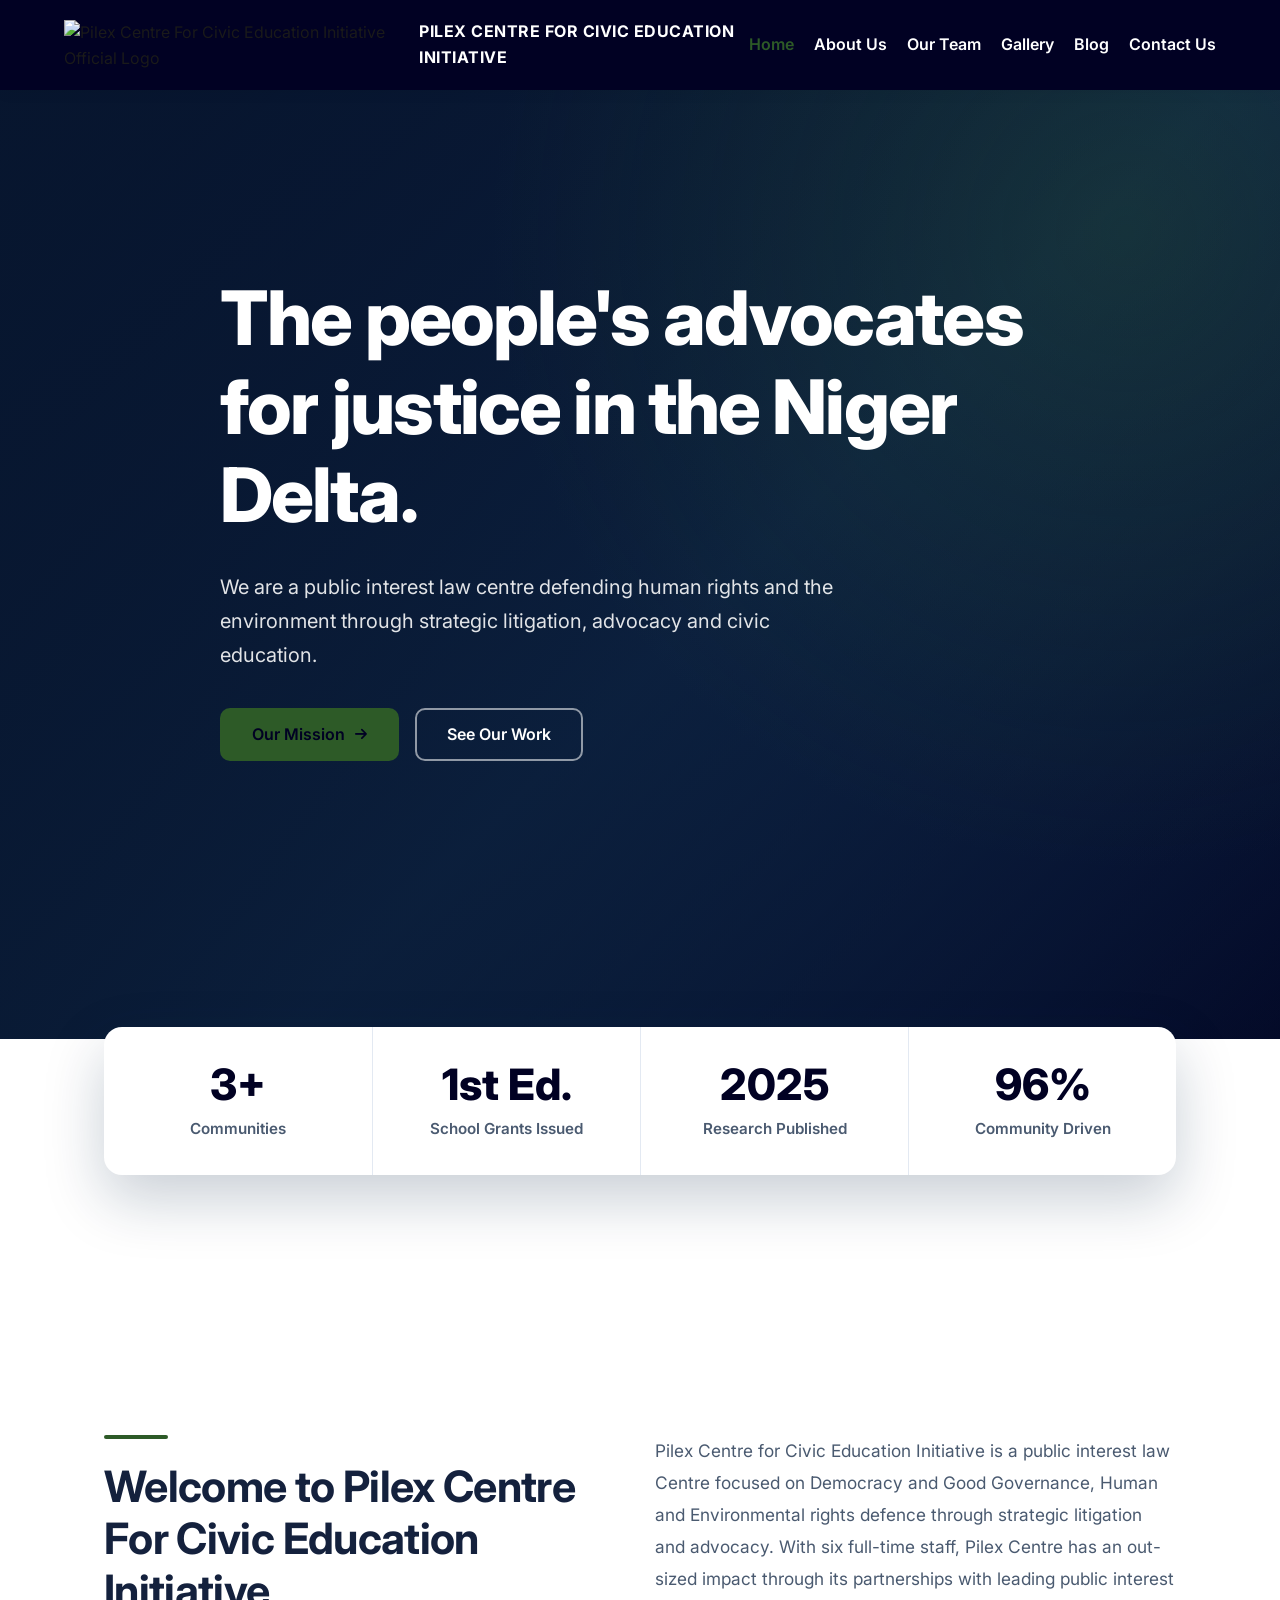
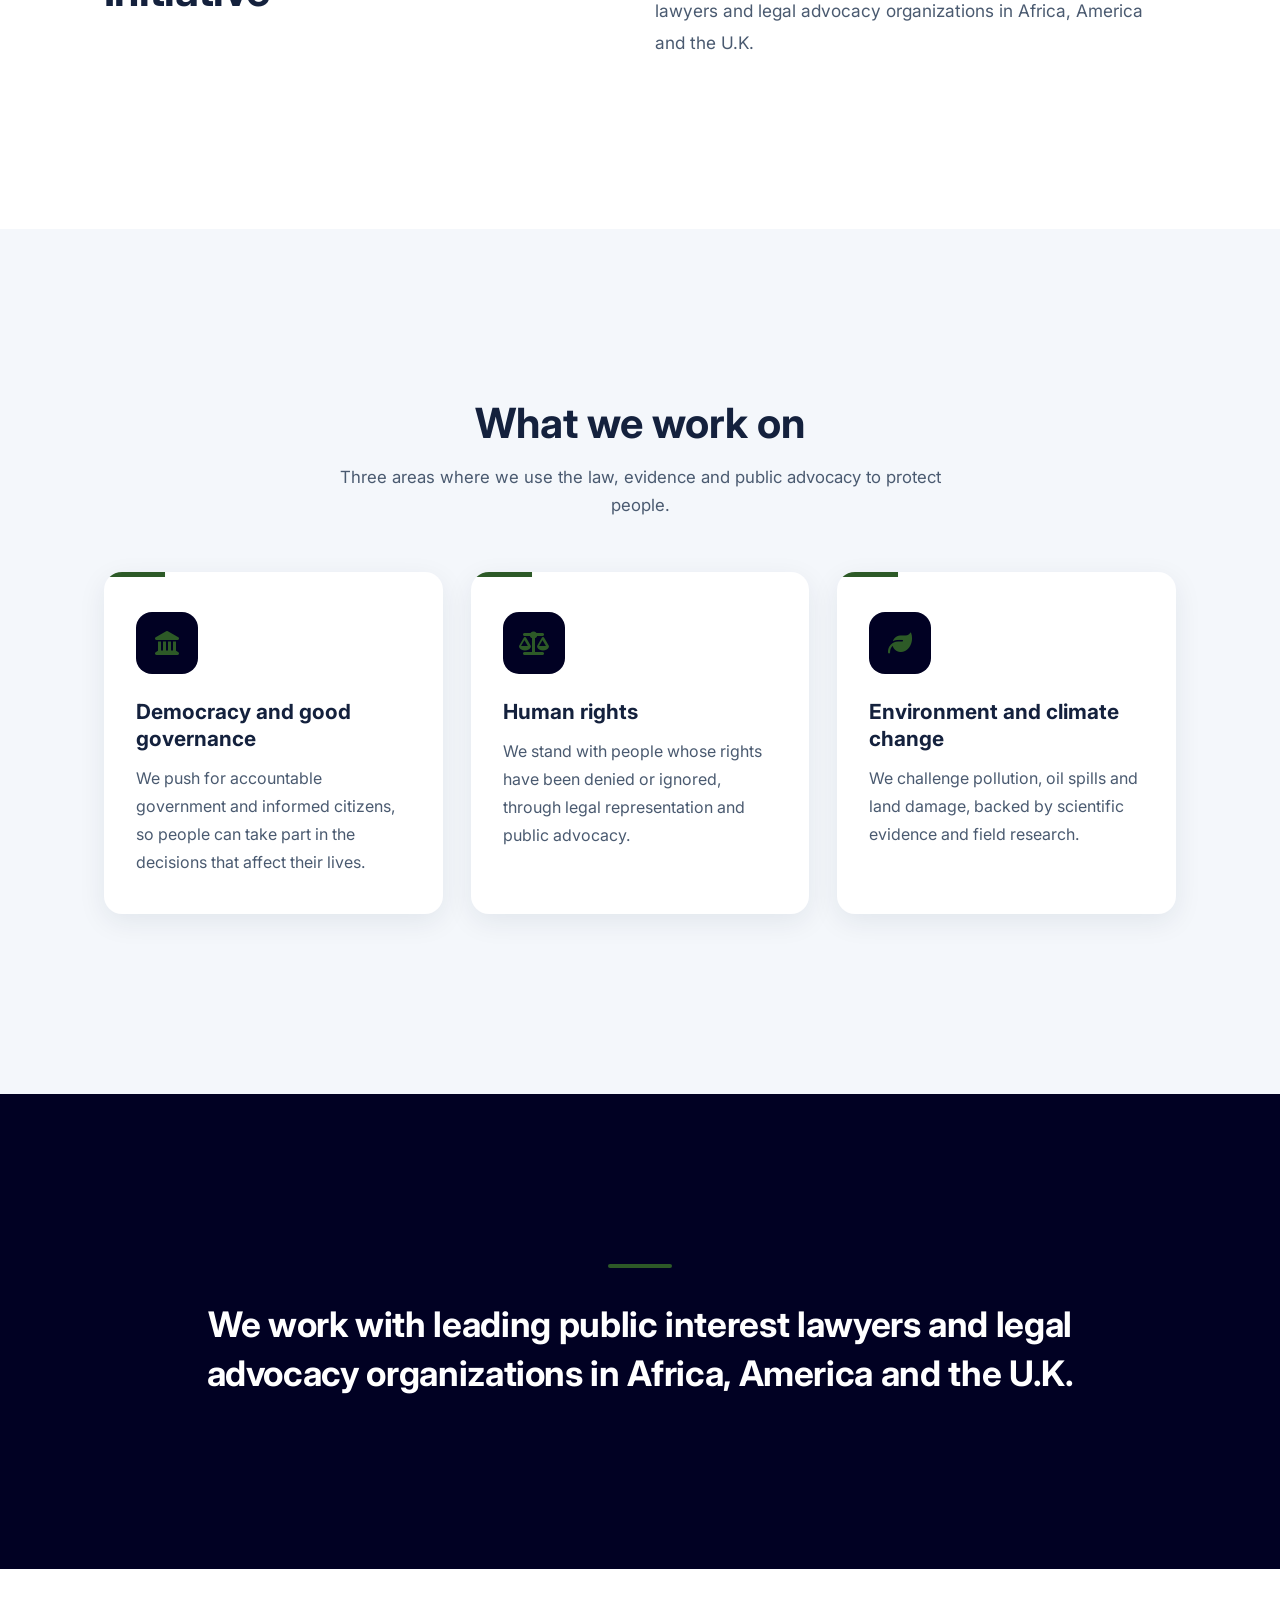
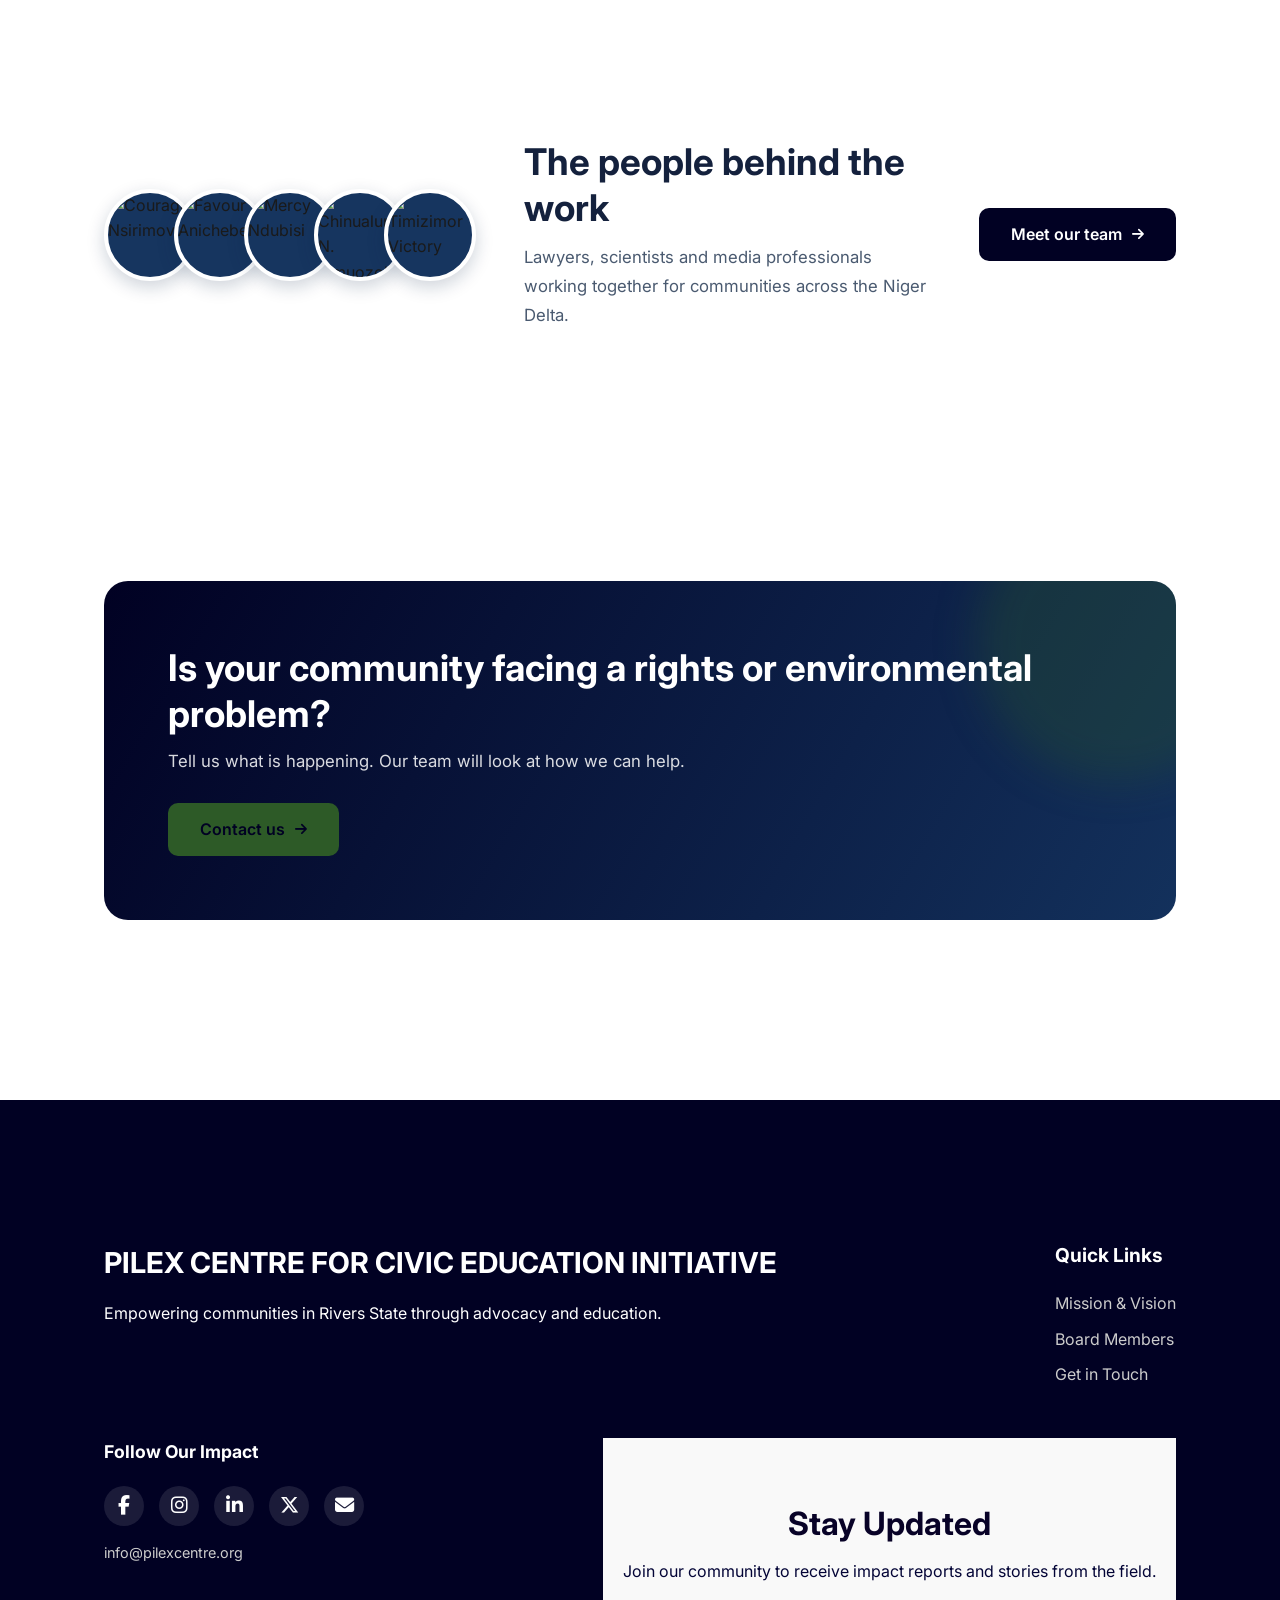
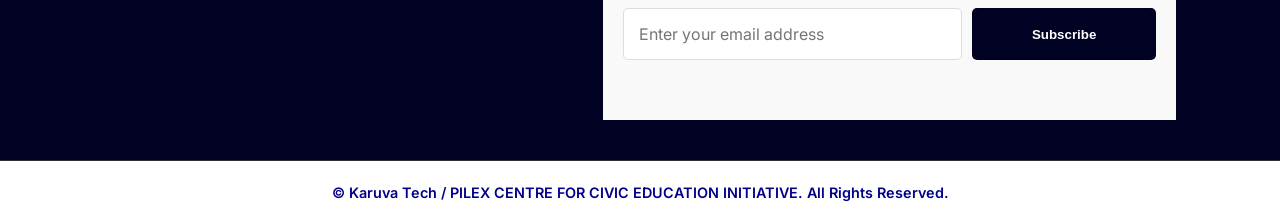
==== commit b801bd33: "everything" ====
--- a/index.html
+++ b/index.html
@@ -56,7 +56,7 @@
             <!-- To use a photo, replace the line below with:
                  <div class="hm-hero__bg" style="--hero-img: url('YOUR_CLOUDINARY_LINK');" role="presentation"></div>
                  Tip: use a link like .../image/upload/f_auto,q_auto,w_1920/... -->
-            <div class="hm-hero__bg" role="presentation"></div>
+            <div class="hm-hero__bg" style="--hero-img: url('https://res.cloudinary.com/doq4g8g2x/image/upload/f_auto,q_auto,w_1920/v1777044515/Gallery/pilex-centre.jpg');" role="presentation"></div>
 
             <div class="container">
                 <div class="hm-hero__inner">
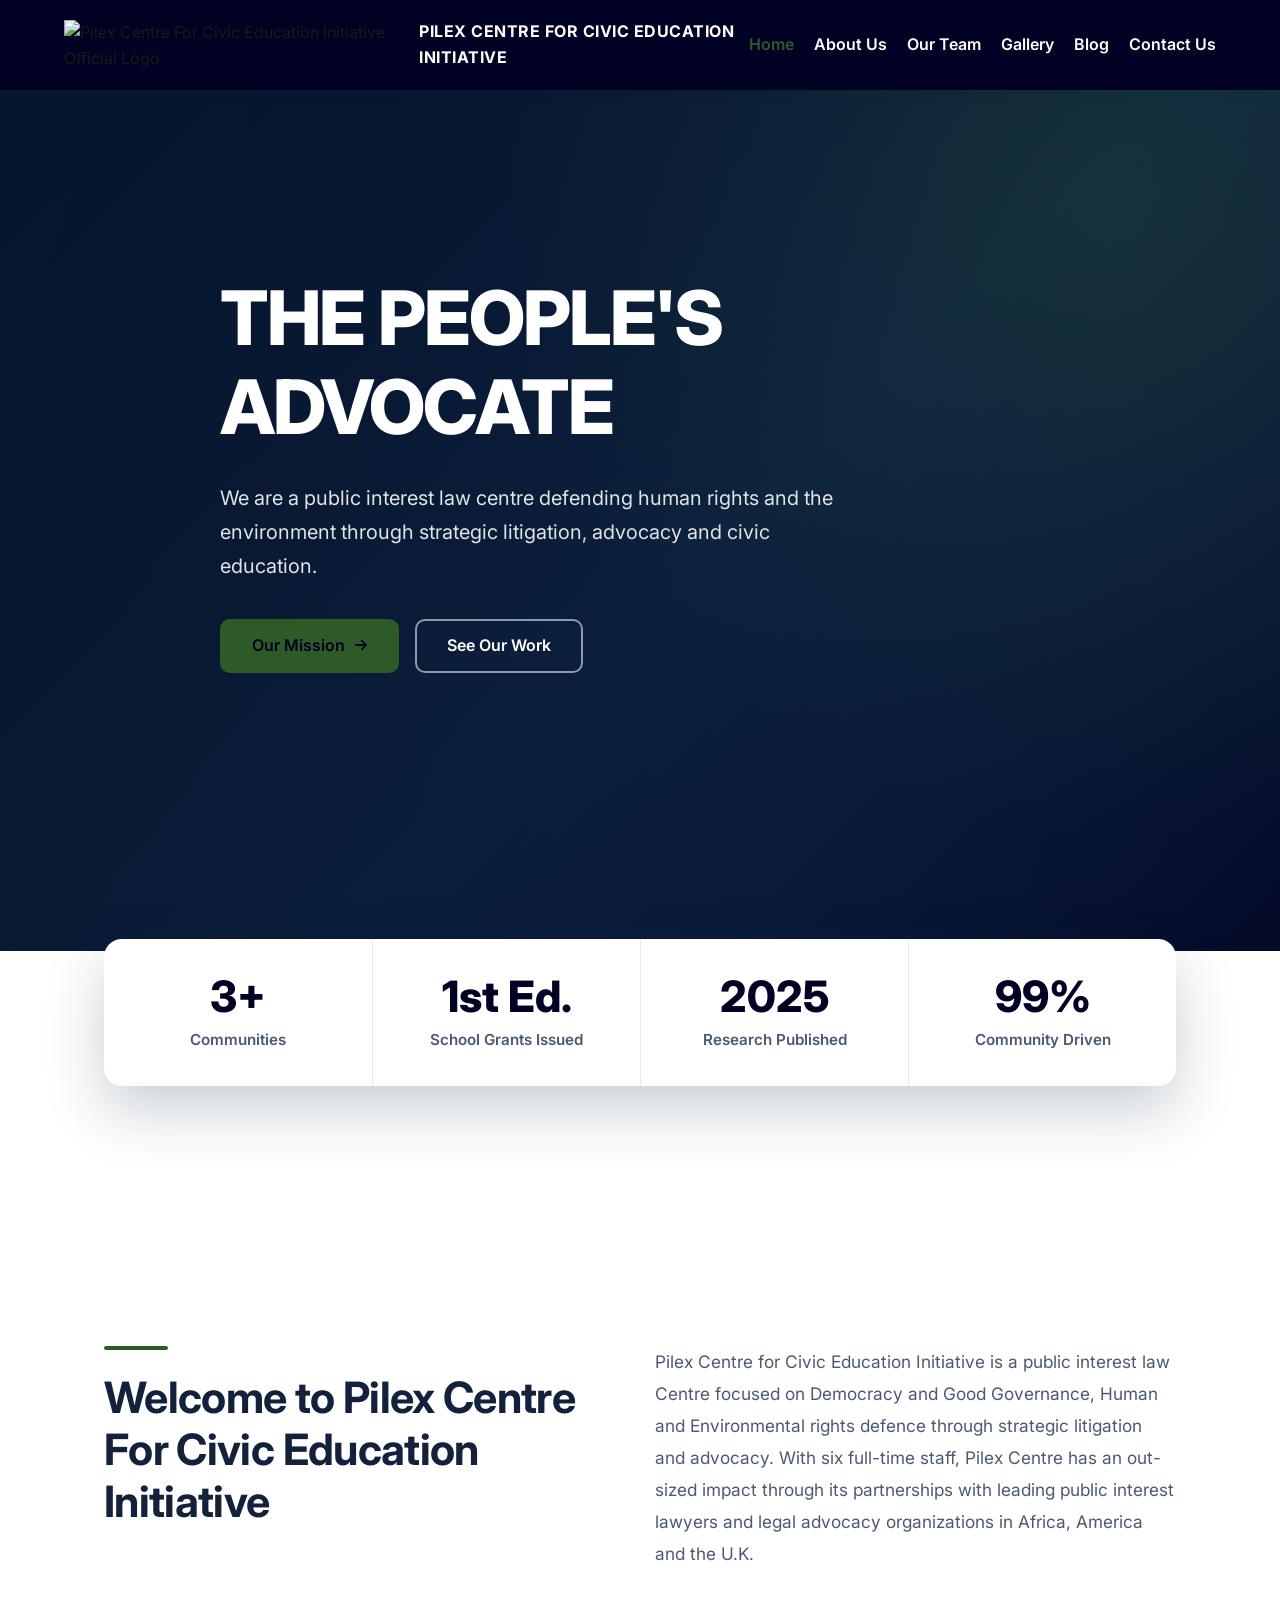
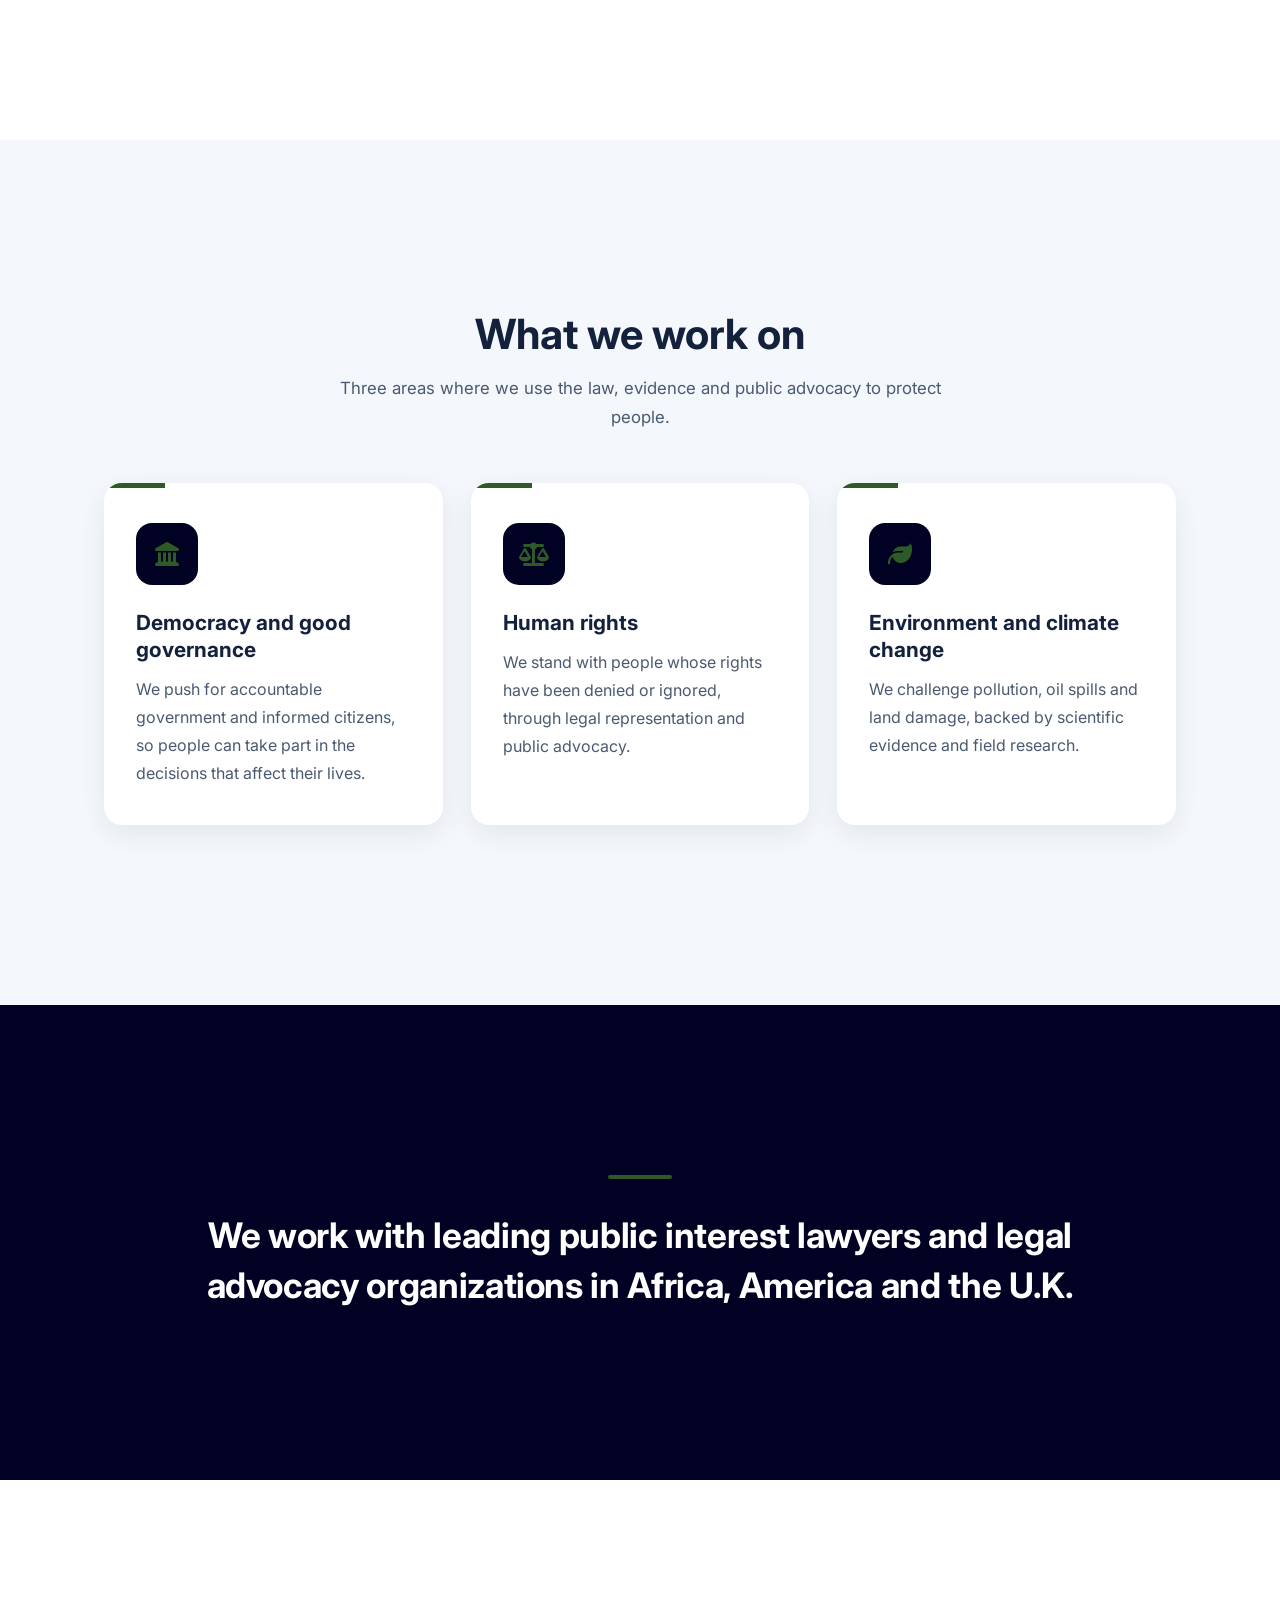
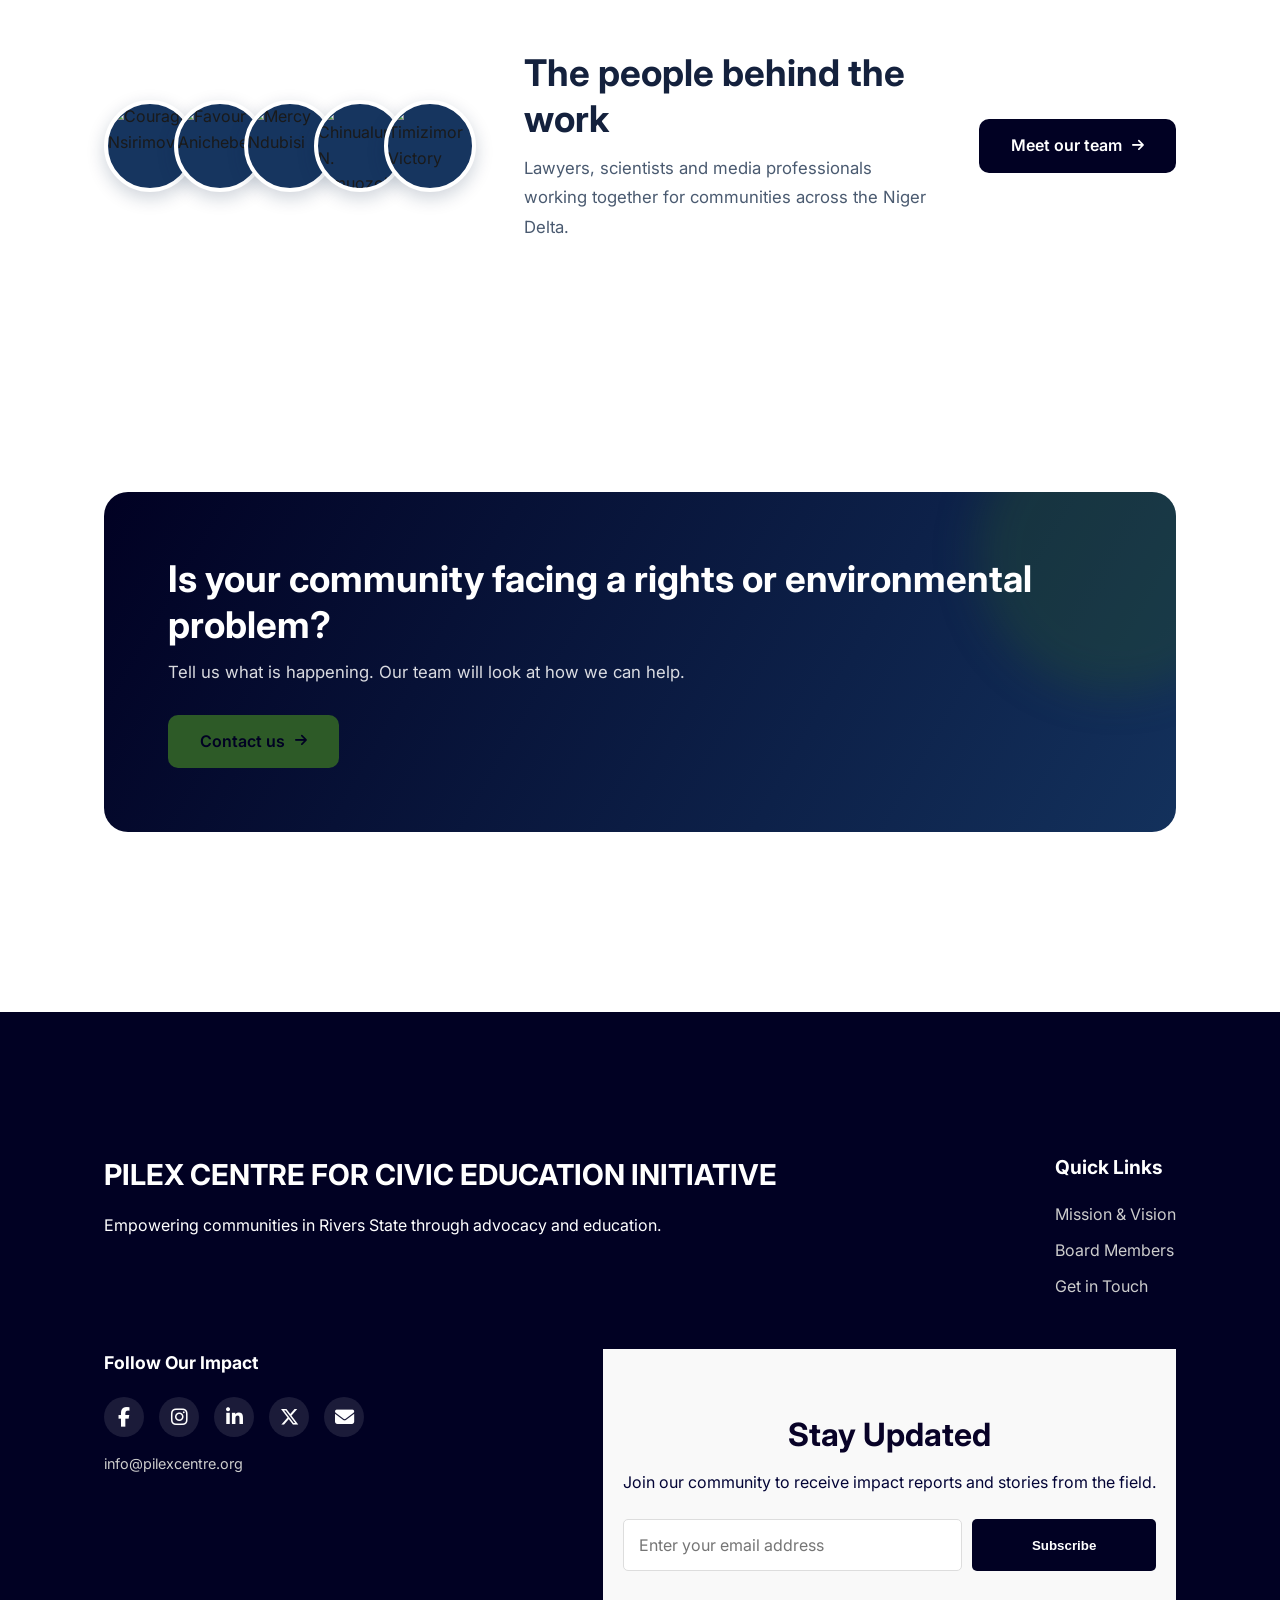
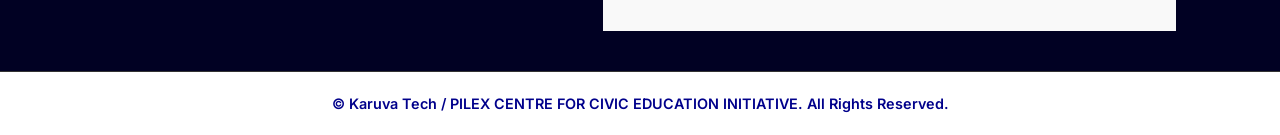
==== commit c0f64bf4: "made some changes in the index.html" ====
--- a/index.html
+++ b/index.html
@@ -61,15 +61,10 @@
             <div class="container">
                 <div class="hm-hero__inner">
                     <h1 aria-label="The people's advocates for justice in the Niger Delta.">
-                        <span class="w" aria-hidden="true"><span style="--i:0">The</span></span>
-                        <span class="w" aria-hidden="true"><span style="--i:1">people's</span></span>
-                        <span class="w" aria-hidden="true"><span style="--i:2">advocates</span></span>
-                        <span class="w" aria-hidden="true"><span style="--i:3">for</span></span>
-                        <span class="w" aria-hidden="true"><span style="--i:4">justice</span></span>
-                        <span class="w" aria-hidden="true"><span style="--i:5">in</span></span>
-                        <span class="w" aria-hidden="true"><span style="--i:6">the</span></span>
-                        <span class="w" aria-hidden="true"><span style="--i:7">Niger</span></span>
-                        <span class="w" aria-hidden="true"><span style="--i:8">Delta.</span></span>
+                        <span class="w" aria-hidden="true"><span style="--i:0">THE</span></span>
+                        <span class="w" aria-hidden="true"><span style="--i:1">PEOPLE'S</span></span>
+                        <span class="w" aria-hidden="true"><span style="--i:2">ADVOCATE</span></span>
+                        
                     </h1>
                     <p class="hm-hero__lede">We are a public interest law centre defending human rights and the environment through strategic litigation, advocacy and civic education.</p>
                     <div class="hm-hero__actions">
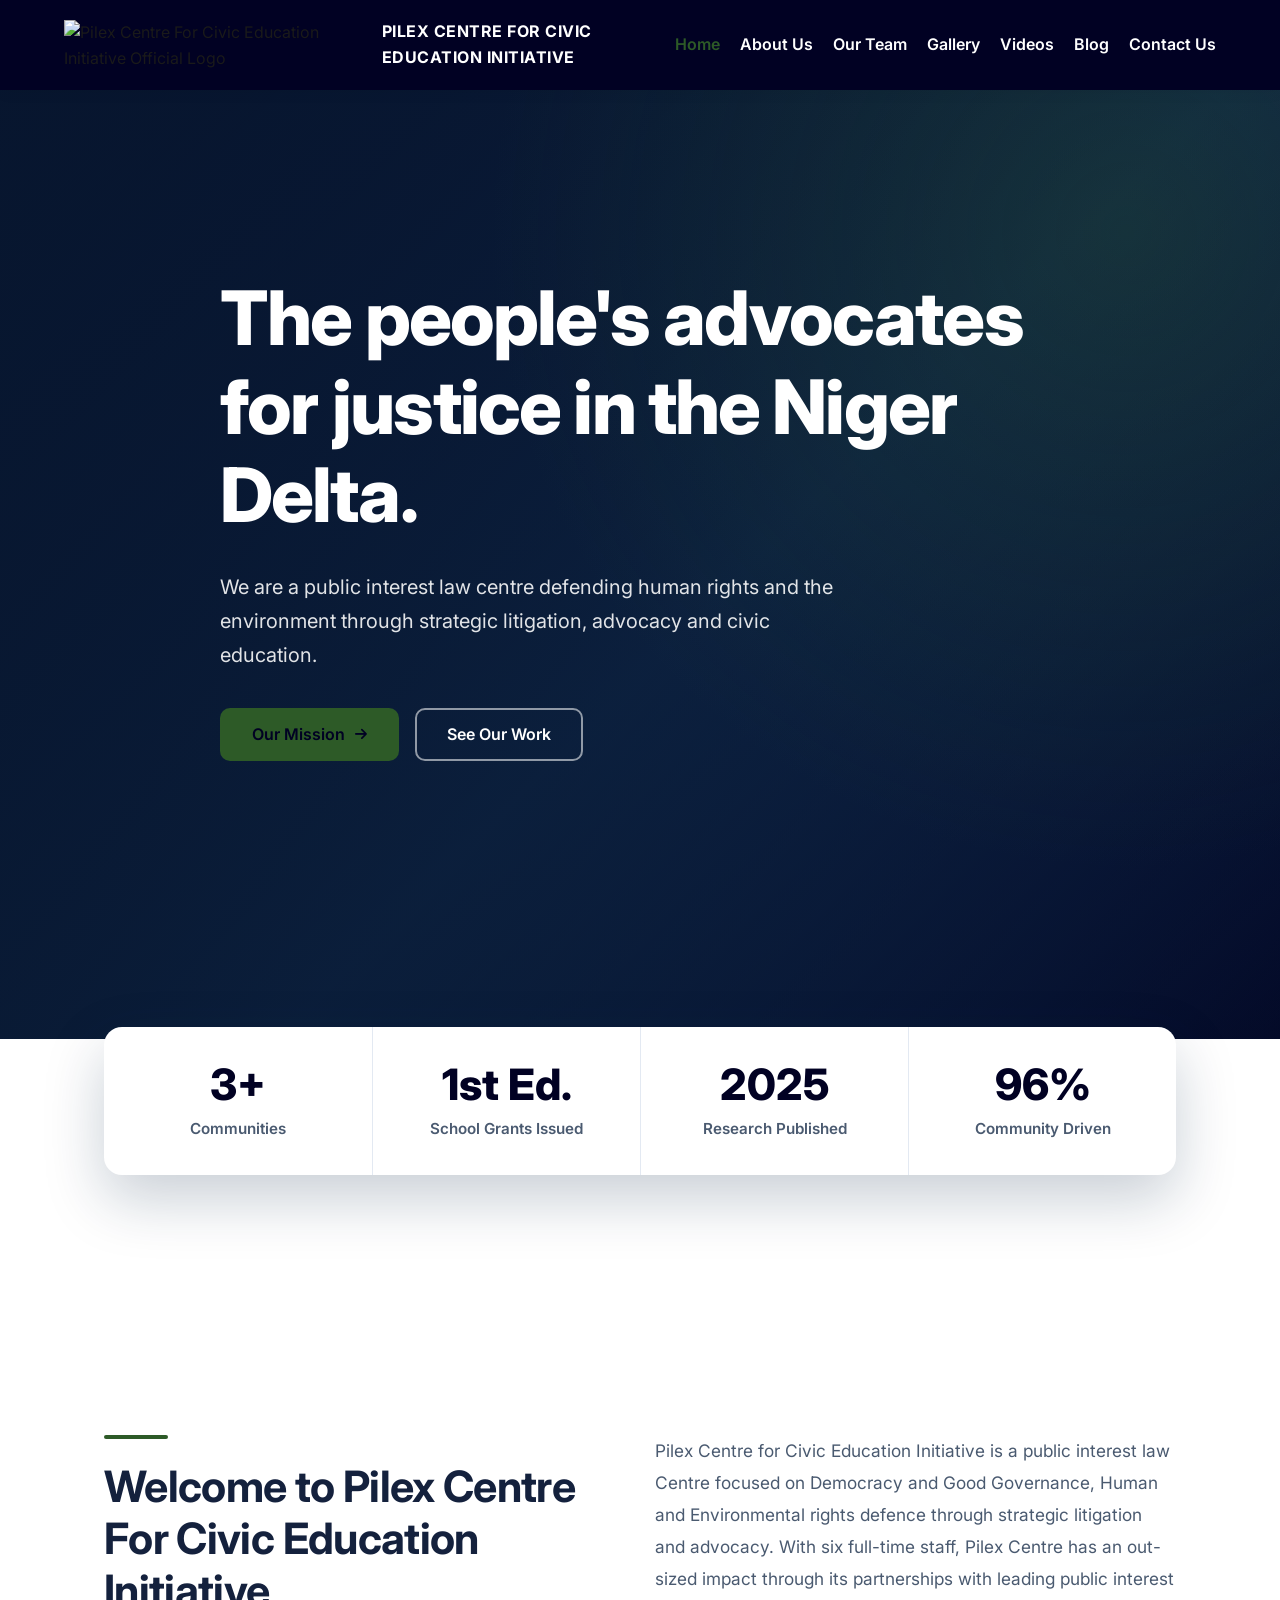
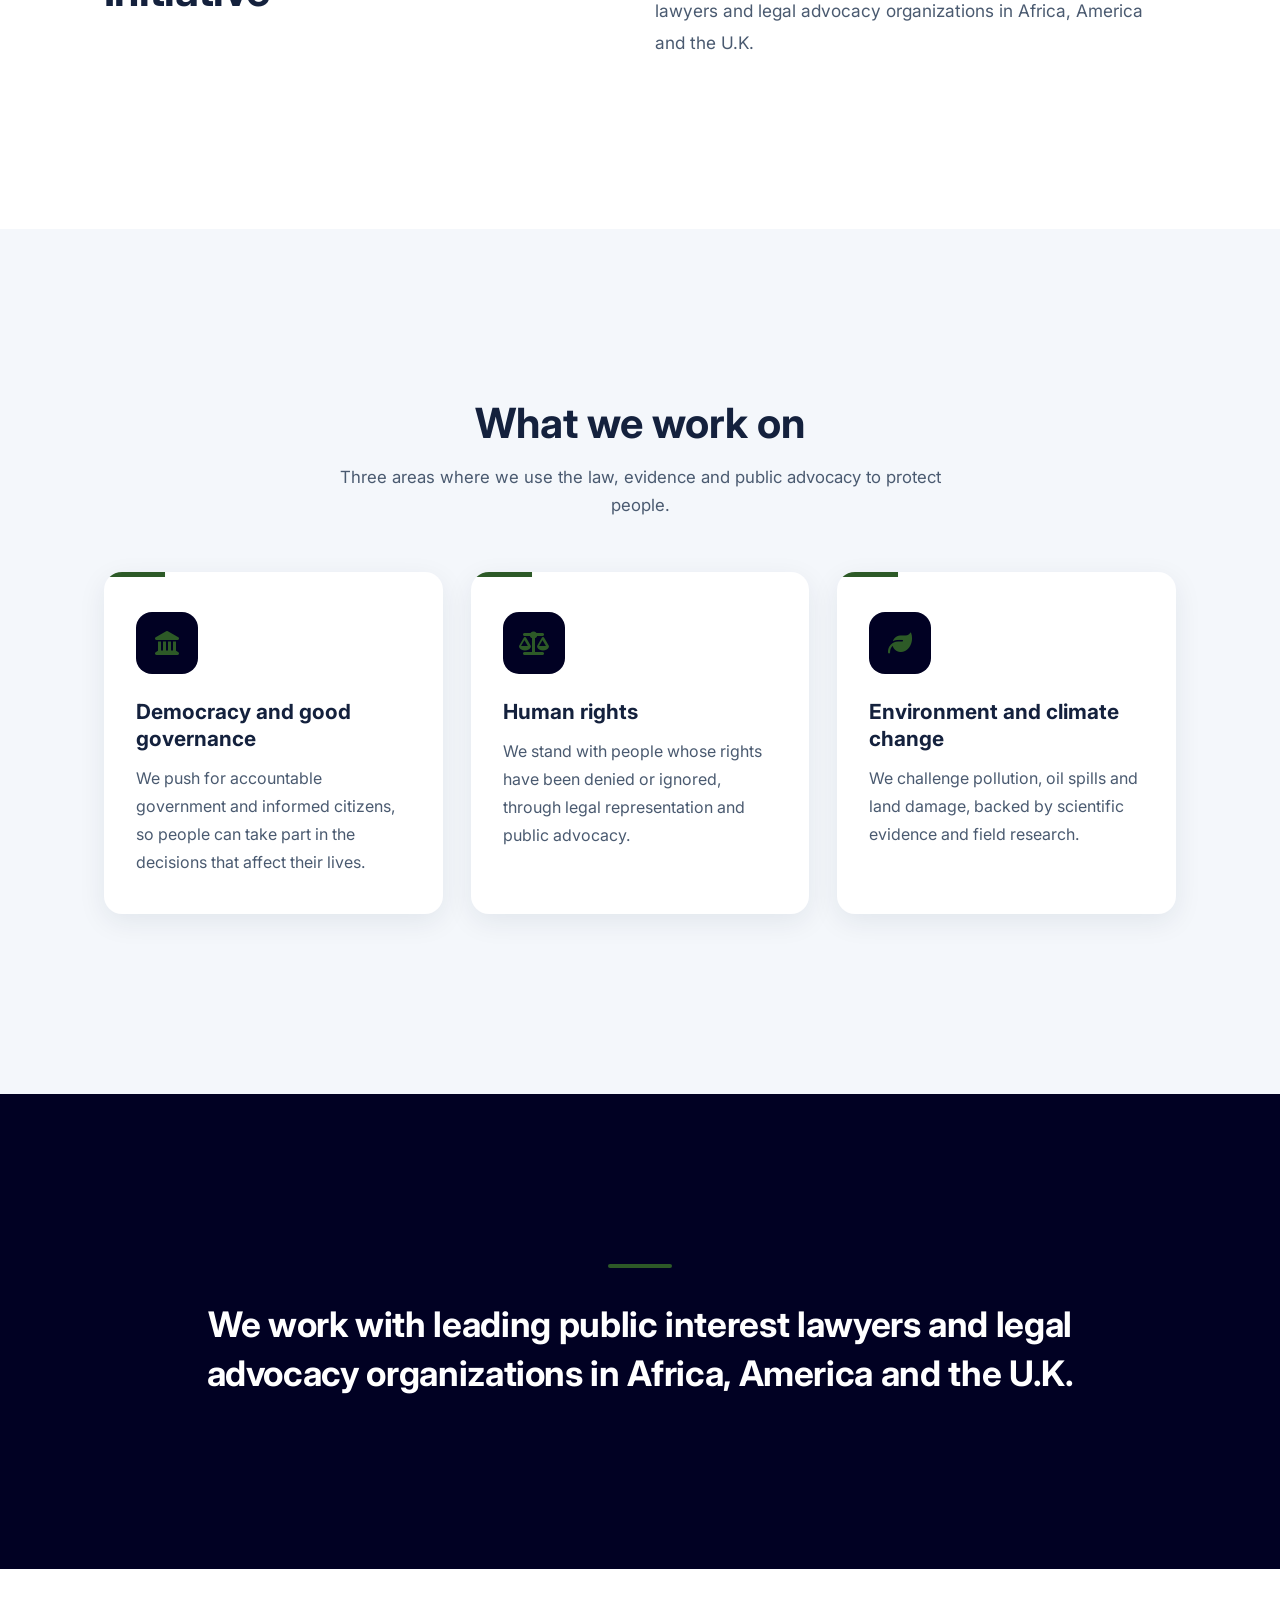
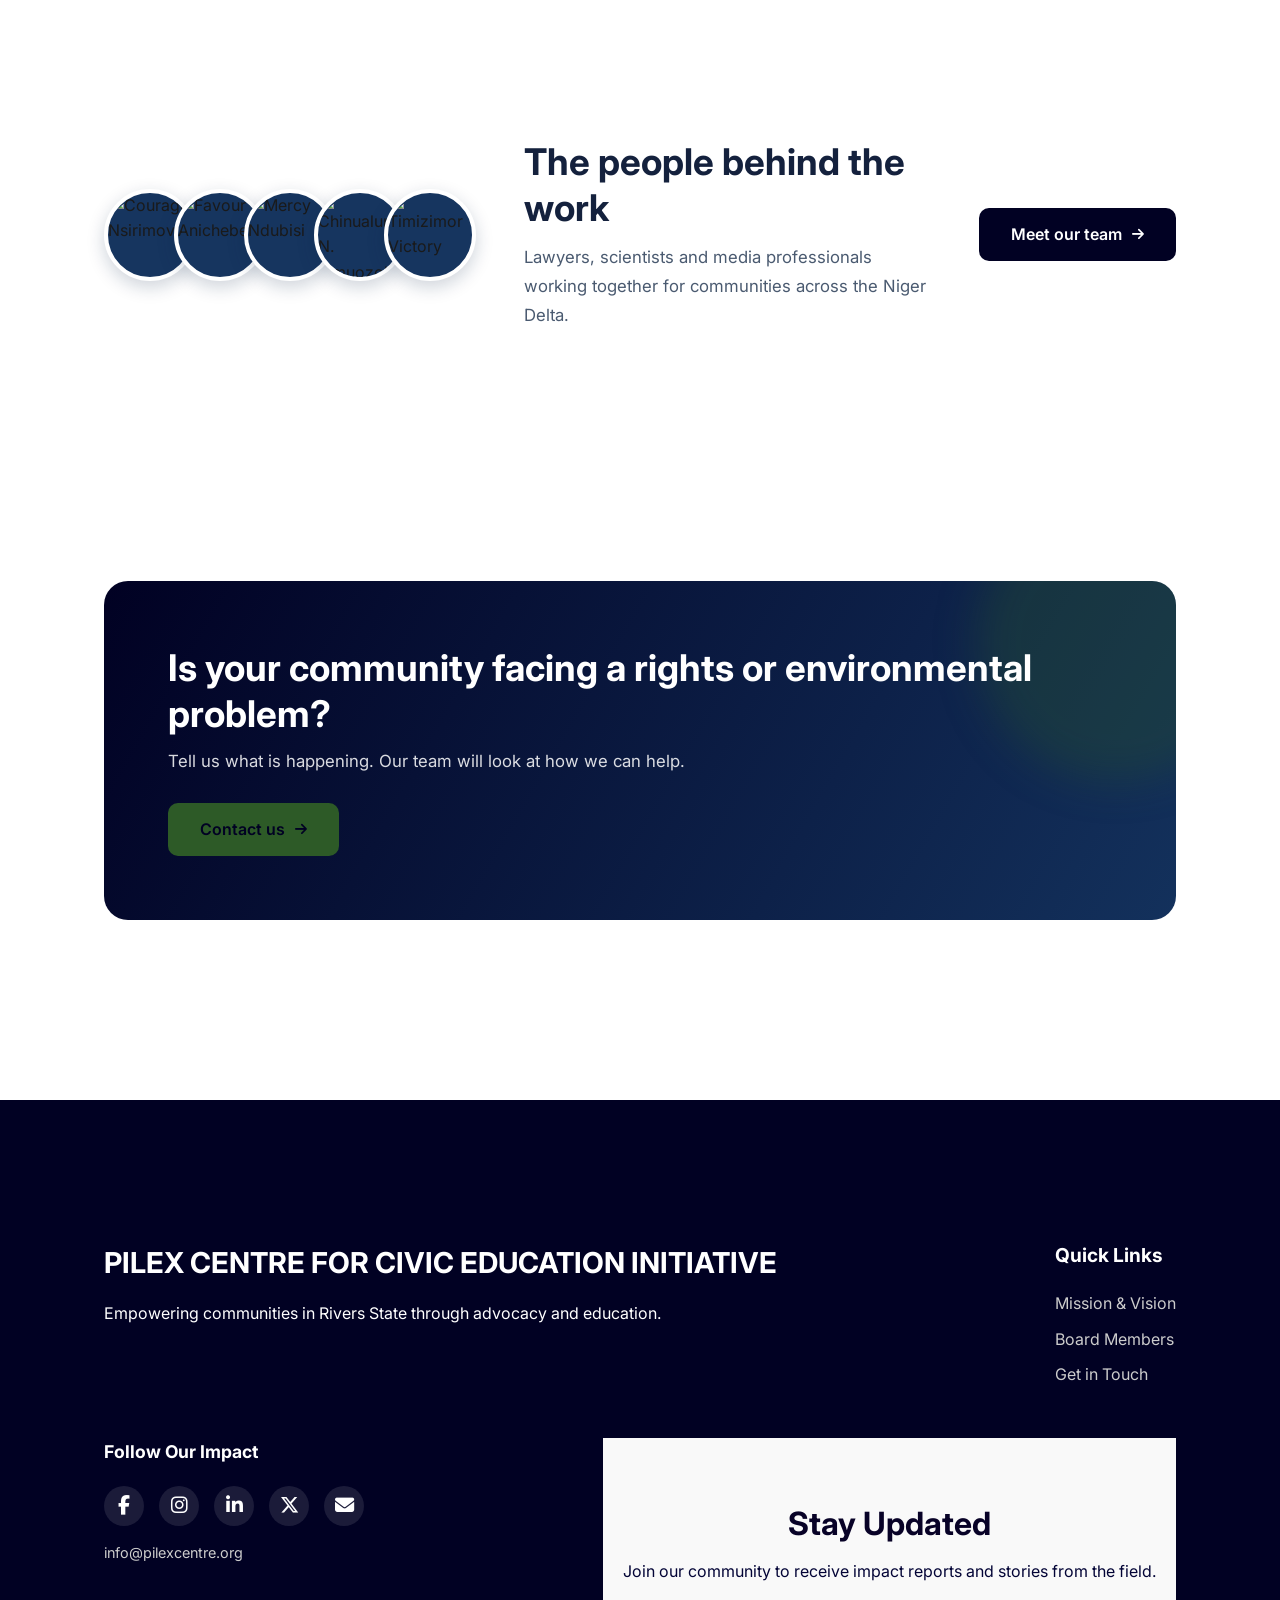
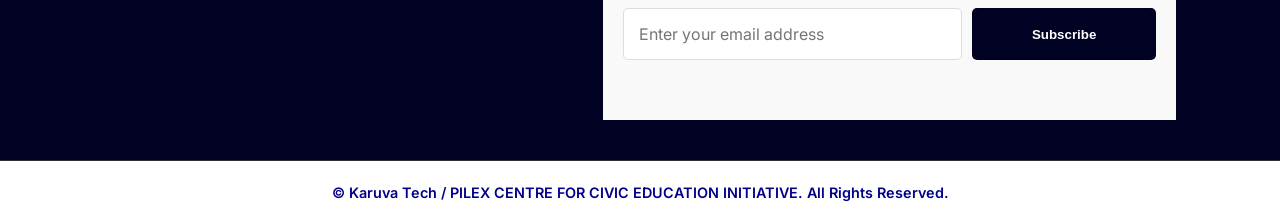
==== commit 3428bc6c: "everything" ====
--- a/index.html
+++ b/index.html
@@ -18,6 +18,63 @@
 
     <link rel="icon" type="image/x-icon" href="assets/favicon.ico">
 
+    <link rel="canonical" href="https://pilexcentre.org/">
+
+    <!-- Structured data: this is telling Google and AI search tools who Pilex Centre is -->
+    <script type="application/ld+json">
+    {
+      "@context": "https://schema.org",
+      "@graph": [
+        {
+          "@type": "WebSite",
+          "@id": "https://pilexcentre.org/#website",
+          "url": "https://pilexcentre.org/",
+          "name": "Pilex Centre",
+          "alternateName": ["Pilex Centre For Civic Education Initiative", "Pilex Centre Nigeria"],
+          "publisher": { "@id": "https://pilexcentre.org/#organization" }
+        },
+        {
+          "@type": "NGO",
+          "@id": "https://pilexcentre.org/#organization",
+          "name": "Pilex Centre For Civic Education Initiative",
+          "alternateName": "Pilex Centre",
+          "url": "https://pilexcentre.org/",
+          "logo": "https://res.cloudinary.com/doq4g8g2x/image/upload/f_auto,q_auto/v1777044541/Gallery/ngo-name-logo.png.jpg",
+          "image": "https://res.cloudinary.com/doq4g8g2x/image/upload/f_auto,q_auto,w_1200/v1777044515/Gallery/pilex-centre.jpg",
+          "description": "Pilex Centre For Civic Education Initiative is a public interest law centre focused on democracy and good governance, and the defence of human and environmental rights through strategic litigation and advocacy in Rivers State and the Niger Delta, Nigeria.",
+          "email": "pilexcentre2@gmail.com",
+          "telephone": "+234-707-432-4881",
+          "foundingDate": "2023-07",
+          "address": {
+            "@type": "PostalAddress",
+            "addressLocality": "Port Harcourt",
+            "addressRegion": "Rivers State",
+            "addressCountry": "NG"
+          },
+          "areaServed": [
+            { "@type": "AdministrativeArea", "name": "Rivers State" },
+            { "@type": "AdministrativeArea", "name": "Niger Delta" },
+            { "@type": "Country", "name": "Nigeria" }
+          ],
+          "knowsAbout": [
+            "Human rights",
+            "Environmental justice",
+            "Strategic litigation",
+            "Democracy and good governance",
+            "Civic education",
+            "Climate change"
+          ],
+          "sameAs": [
+            "https://www.facebook.com/share/18tHVUzUPd/",
+            "https://www.instagram.com/pilexcentre",
+            "https://www.linkedin.com/company/pilex-centre-for-civic-education-initiative/",
+            "https://x.com/PilexCentre"
+          ]
+        }
+      ]
+    }
+    </script>
+
     <script>document.documentElement.classList.add('js');</script>
     <link rel="stylesheet" href="css/style.css">
     <link rel="stylesheet" href="css/home.css">
@@ -38,6 +95,7 @@
             <li><a href="about.html">About Us</a></li>
             <li><a href="board.html">Our Team</a></li>
             <li><a href="gallery.html">Gallery</a></li>
+            <li><a href="videos.html">Videos</a></li>
             <li><a href="blog.html">Blog</a></li>
             <li><a href="contact.html">Contact Us</a></li>
         </ul>
@@ -53,18 +111,21 @@
 
         <!-- ===================== HERO ===================== -->
         <header class="hm-hero">
-            <!-- To use a photo, replace the line below with:
-                 <div class="hm-hero__bg" style="--hero-img: url('YOUR_CLOUDINARY_LINK');" role="presentation"></div>
-                 Tip: use a link like .../image/upload/f_auto,q_auto,w_1920/... -->
+            
             <div class="hm-hero__bg" style="--hero-img: url('https://res.cloudinary.com/doq4g8g2x/image/upload/f_auto,q_auto,w_1920/v1777044515/Gallery/pilex-centre.jpg');" role="presentation"></div>
 
             <div class="container">
                 <div class="hm-hero__inner">
                     <h1 aria-label="The people's advocates for justice in the Niger Delta.">
-                        <span class="w" aria-hidden="true"><span style="--i:0">THE</span></span>
-                        <span class="w" aria-hidden="true"><span style="--i:1">PEOPLE'S</span></span>
-                        <span class="w" aria-hidden="true"><span style="--i:2">ADVOCATE</span></span>
-                        
+                        <span class="w" aria-hidden="true"><span style="--i:0">The</span></span>
+                        <span class="w" aria-hidden="true"><span style="--i:1">people's</span></span>
+                        <span class="w" aria-hidden="true"><span style="--i:2">advocates</span></span>
+                        <span class="w" aria-hidden="true"><span style="--i:3">for</span></span>
+                        <span class="w" aria-hidden="true"><span style="--i:4">justice</span></span>
+                        <span class="w" aria-hidden="true"><span style="--i:5">in</span></span>
+                        <span class="w" aria-hidden="true"><span style="--i:6">the</span></span>
+                        <span class="w" aria-hidden="true"><span style="--i:7">Niger</span></span>
+                        <span class="w" aria-hidden="true"><span style="--i:8">Delta.</span></span>
                     </h1>
                     <p class="hm-hero__lede">We are a public interest law centre defending human rights and the environment through strategic litigation, advocacy and civic education.</p>
                     <div class="hm-hero__actions">
